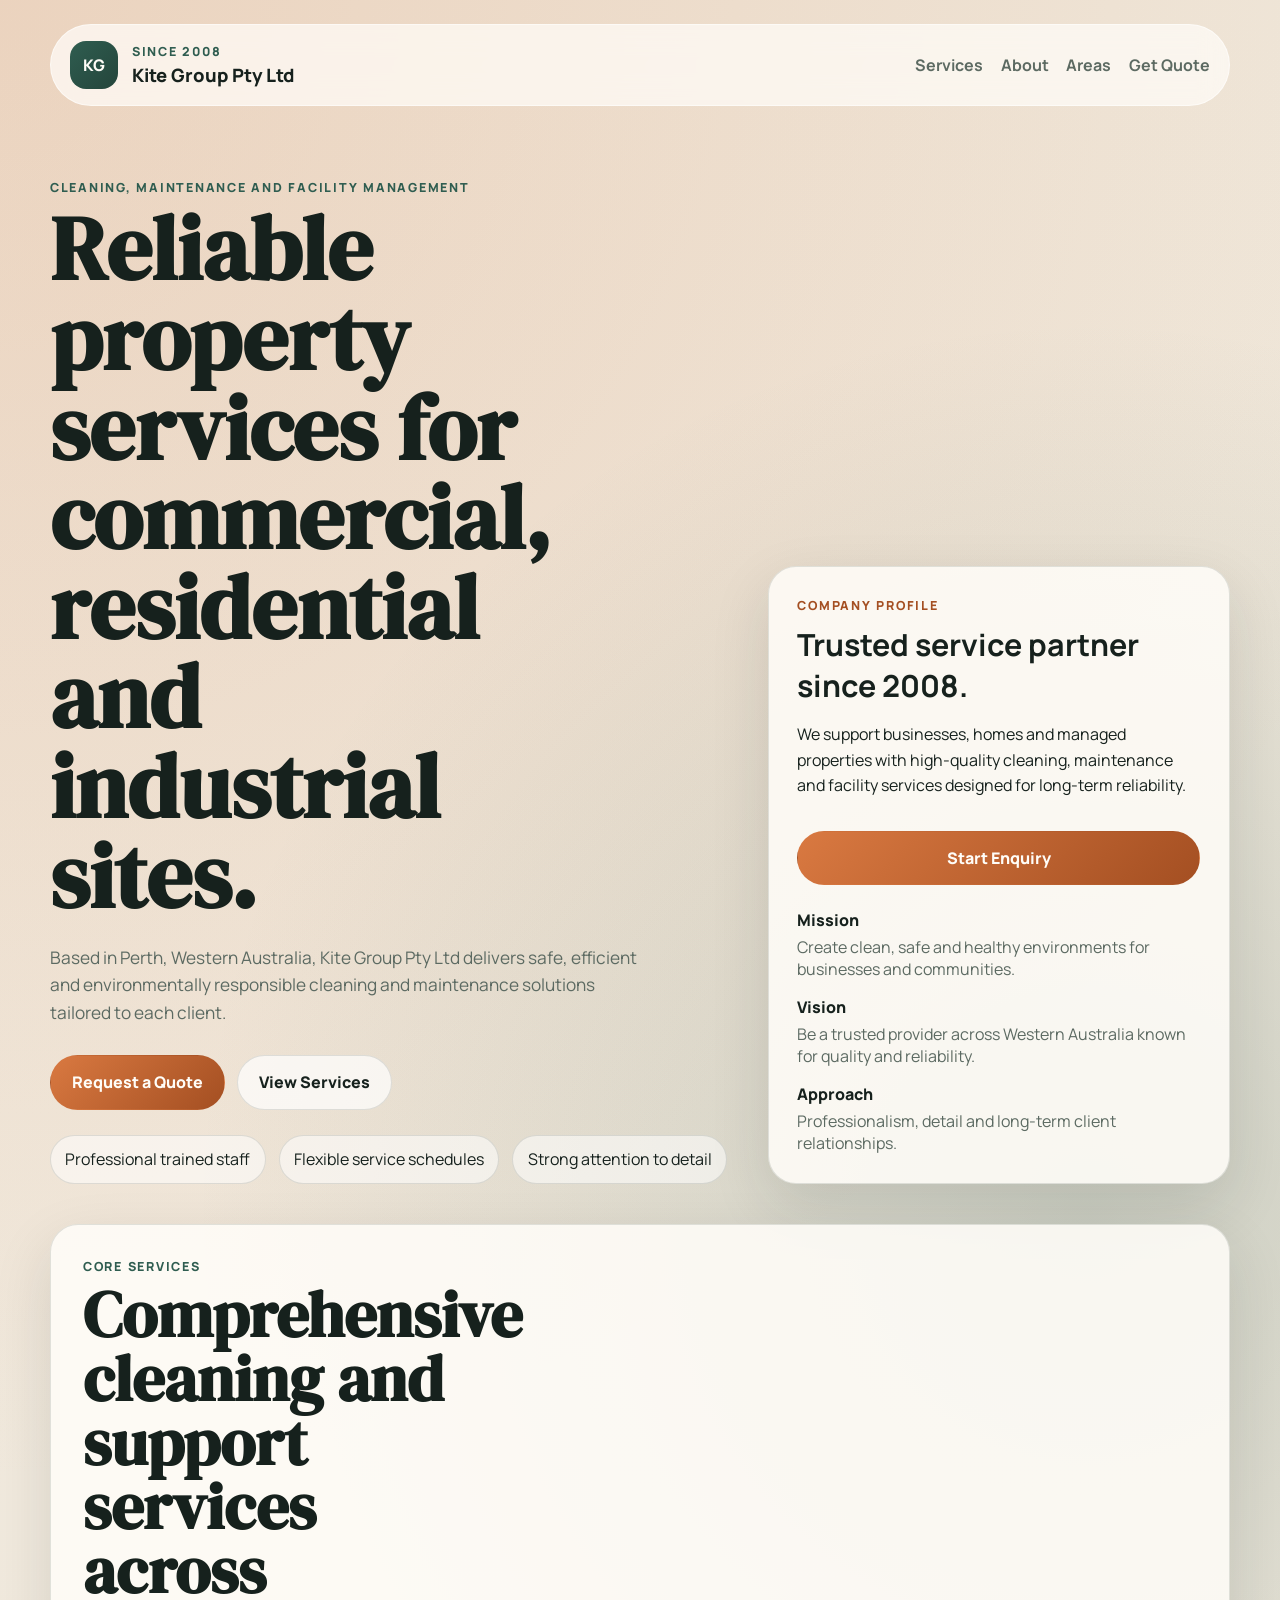
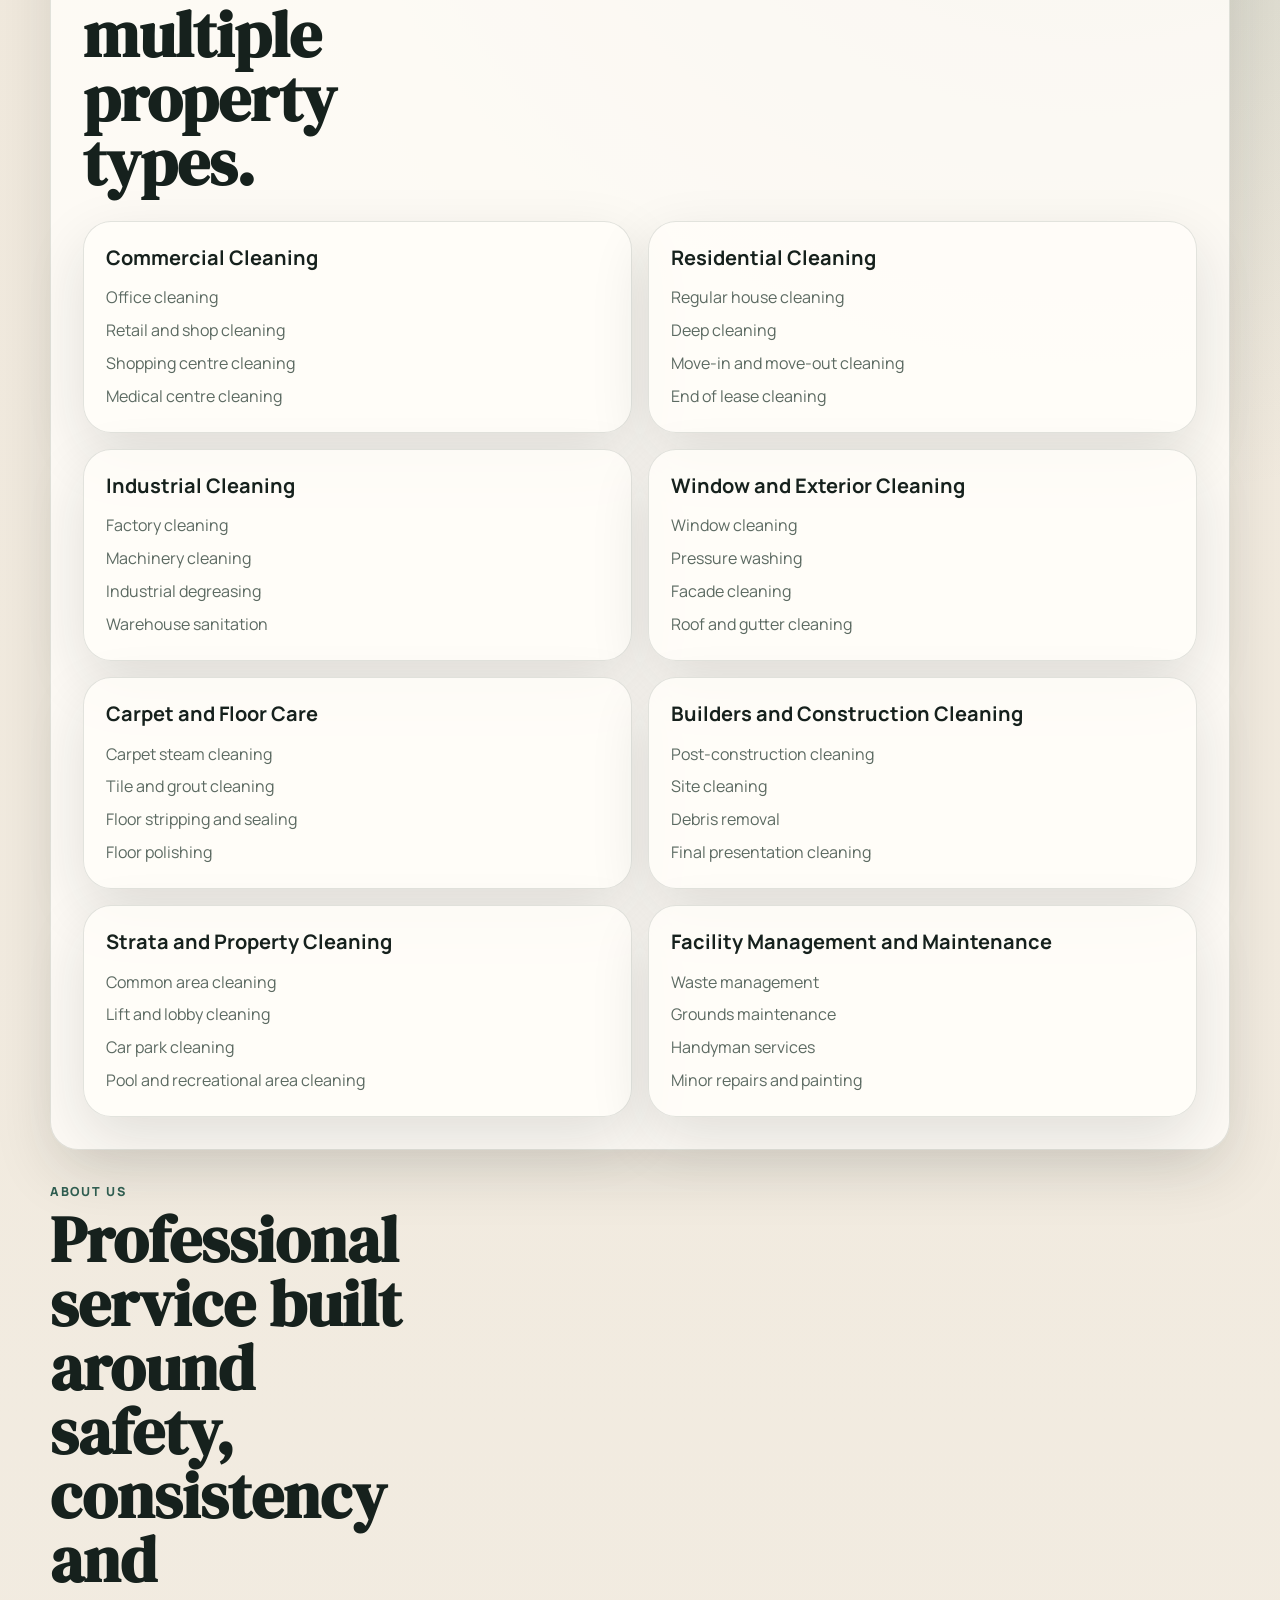
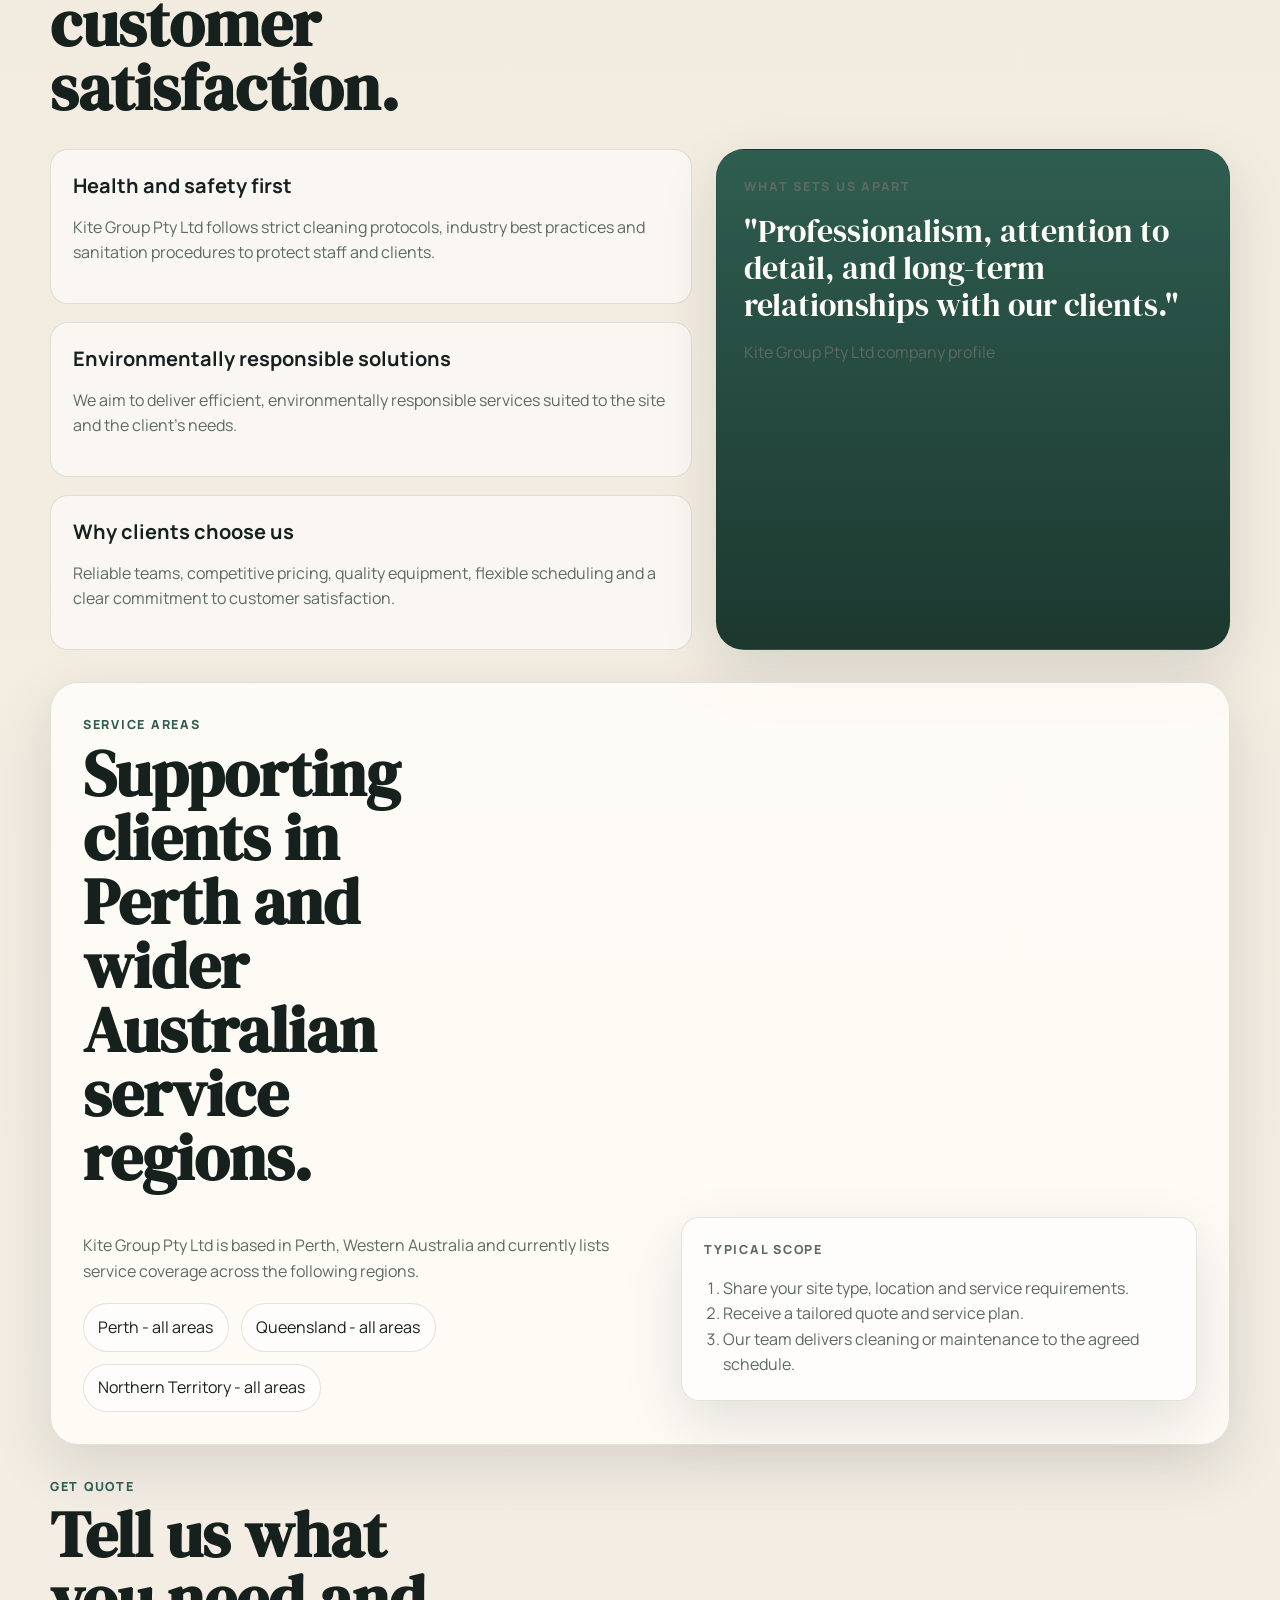
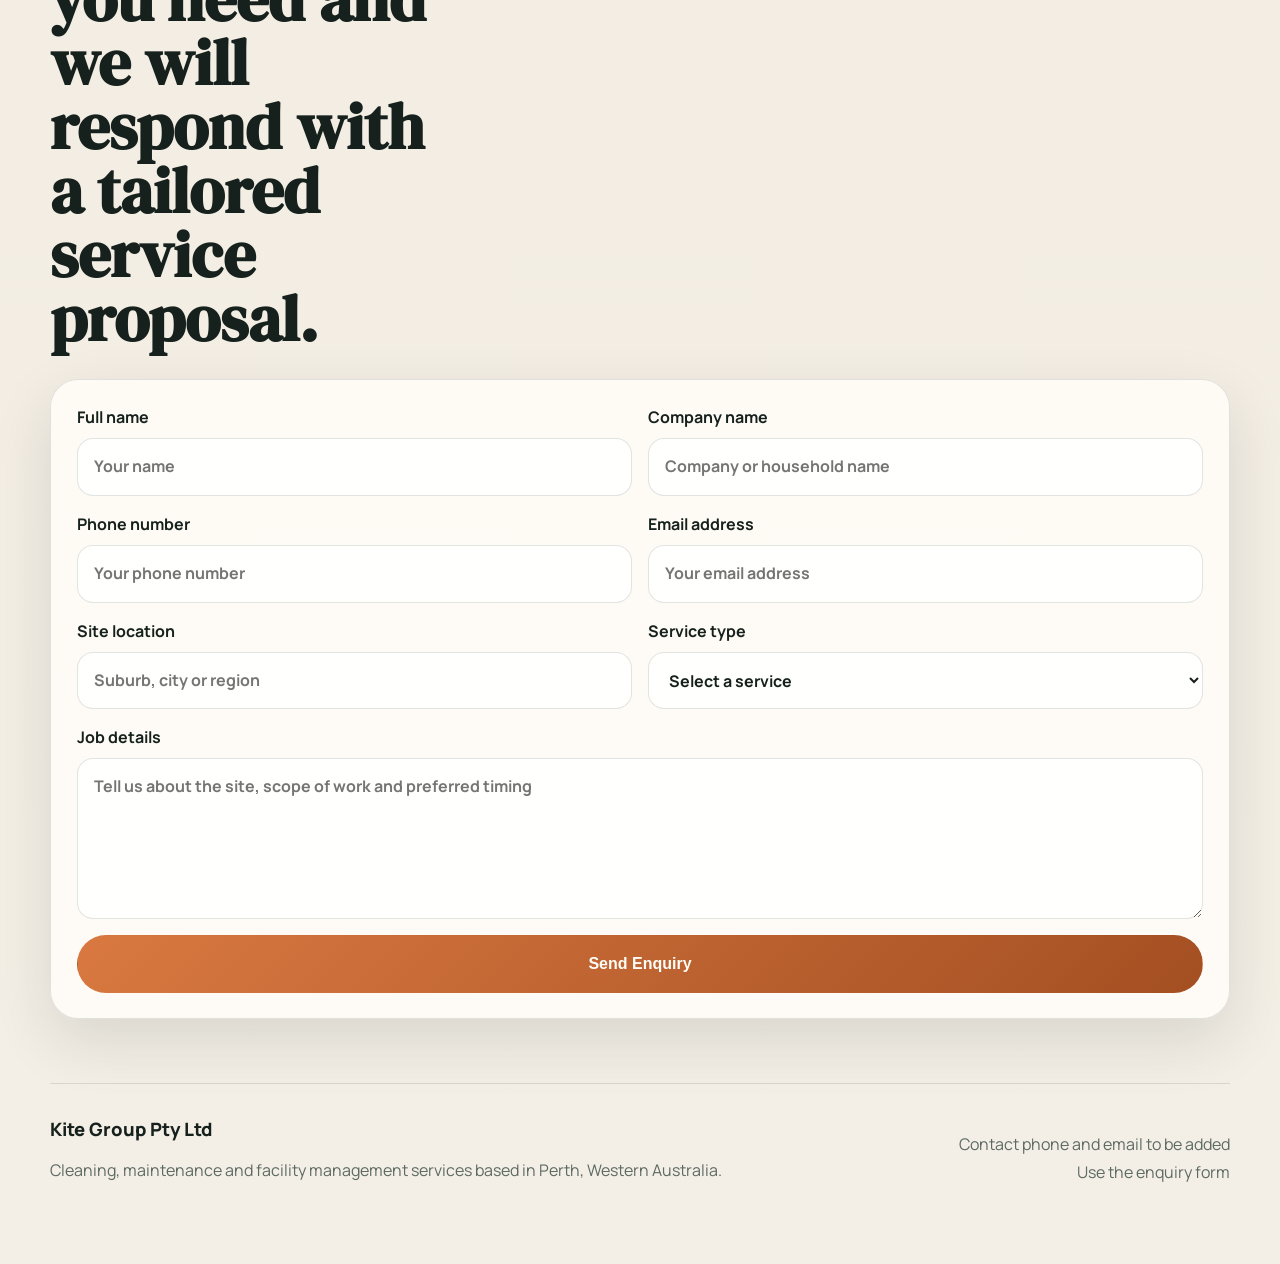
==== index.html @ 62181aa8 "Initial Kite Group website" ====
<!DOCTYPE html>
<html lang="en">
<head>
  <meta charset="UTF-8">
  <meta name="viewport" content="width=device-width, initial-scale=1.0">
  <title>Kite Group Pty Ltd | Cleaning, Maintenance and Facility Management</title>
  <meta
    name="description"
    content="Kite Group Pty Ltd provides commercial, residential and industrial cleaning, property maintenance and facility management services across Perth, Queensland and the Northern Territory."
  >
  <link rel="preconnect" href="https://fonts.googleapis.com">
  <link rel="preconnect" href="https://fonts.gstatic.com" crossorigin>
  <link
    href="https://fonts.googleapis.com/css2?family=DM+Serif+Display:ital@0;1&family=Manrope:wght@400;500;600;700;800&display=swap"
    rel="stylesheet"
  >
  <link rel="stylesheet" href="styles.css">
</head>
<body>
  <div class="page-shell">
    <header class="site-header">
      <div class="brand-lockup">
        <div class="brand-mark">KG</div>
        <div>
          <p class="eyebrow">Since 2008</p>
          <a class="brand-name" href="#top">Kite Group Pty Ltd</a>
        </div>
      </div>

      <nav class="site-nav" aria-label="Primary">
        <a href="#services">Services</a>
        <a href="#about">About</a>
        <a href="#areas">Areas</a>
        <a href="#quote">Get Quote</a>
      </nav>
    </header>

    <main id="top">
      <section class="hero">
        <div class="hero-copy reveal">
          <p class="eyebrow">Cleaning, maintenance and facility management</p>
          <h1>Reliable property services for commercial, residential and industrial sites.</h1>
          <p class="hero-text">
            Based in Perth, Western Australia, Kite Group Pty Ltd delivers safe, efficient and
            environmentally responsible cleaning and maintenance solutions tailored to each client.
          </p>

          <div class="hero-actions">
            <a class="button button-primary" href="#quote">Request a Quote</a>
            <a class="button button-secondary" href="#services">View Services</a>
          </div>

          <ul class="trust-strip" aria-label="Business highlights">
            <li>Professional trained staff</li>
            <li>Flexible service schedules</li>
            <li>Strong attention to detail</li>
          </ul>
        </div>

        <aside class="hero-card reveal delay-1">
          <p class="card-label">Company Profile</p>
          <h2>Trusted service partner since 2008.</h2>
          <p>
            We support businesses, homes and managed properties with high-quality cleaning,
            maintenance and facility services designed for long-term reliability.
          </p>
          <a class="button button-primary button-block" href="#quote">Start Enquiry</a>
          <dl class="metric-grid">
            <div>
              <dt>Mission</dt>
              <dd>Create clean, safe and healthy environments for businesses and communities.</dd>
            </div>
            <div>
              <dt>Vision</dt>
              <dd>Be a trusted provider across Western Australia known for quality and reliability.</dd>
            </div>
            <div>
              <dt>Approach</dt>
              <dd>Professionalism, detail and long-term client relationships.</dd>
            </div>
          </dl>
        </aside>
      </section>

      <section class="section section-soft reveal" id="services">
        <div class="section-heading">
          <p class="eyebrow">Core Services</p>
          <h2>Comprehensive cleaning and support services across multiple property types.</h2>
        </div>

        <div class="card-grid">
          <article class="service-card">
            <h3>Commercial Cleaning</h3>
            <ul class="service-list">
              <li>Office cleaning</li>
              <li>Retail and shop cleaning</li>
              <li>Shopping centre cleaning</li>
              <li>Medical centre cleaning</li>
            </ul>
          </article>
          <article class="service-card">
            <h3>Residential Cleaning</h3>
            <ul class="service-list">
              <li>Regular house cleaning</li>
              <li>Deep cleaning</li>
              <li>Move-in and move-out cleaning</li>
              <li>End of lease cleaning</li>
            </ul>
          </article>
          <article class="service-card">
            <h3>Industrial Cleaning</h3>
            <ul class="service-list">
              <li>Factory cleaning</li>
              <li>Machinery cleaning</li>
              <li>Industrial degreasing</li>
              <li>Warehouse sanitation</li>
            </ul>
          </article>
          <article class="service-card">
            <h3>Window and Exterior Cleaning</h3>
            <ul class="service-list">
              <li>Window cleaning</li>
              <li>Pressure washing</li>
              <li>Facade cleaning</li>
              <li>Roof and gutter cleaning</li>
            </ul>
          </article>
          <article class="service-card">
            <h3>Carpet and Floor Care</h3>
            <ul class="service-list">
              <li>Carpet steam cleaning</li>
              <li>Tile and grout cleaning</li>
              <li>Floor stripping and sealing</li>
              <li>Floor polishing</li>
            </ul>
          </article>
          <article class="service-card">
            <h3>Builders and Construction Cleaning</h3>
            <ul class="service-list">
              <li>Post-construction cleaning</li>
              <li>Site cleaning</li>
              <li>Debris removal</li>
              <li>Final presentation cleaning</li>
            </ul>
          </article>
          <article class="service-card">
            <h3>Strata and Property Cleaning</h3>
            <ul class="service-list">
              <li>Common area cleaning</li>
              <li>Lift and lobby cleaning</li>
              <li>Car park cleaning</li>
              <li>Pool and recreational area cleaning</li>
            </ul>
          </article>
          <article class="service-card">
            <h3>Facility Management and Maintenance</h3>
            <ul class="service-list">
              <li>Waste management</li>
              <li>Grounds maintenance</li>
              <li>Handyman services</li>
              <li>Minor repairs and painting</li>
            </ul>
          </article>
        </div>
      </section>

      <section class="section reveal" id="about">
        <div class="section-heading narrow">
          <p class="eyebrow">About Us</p>
          <h2>Professional service built around safety, consistency and customer satisfaction.</h2>
        </div>

        <div class="feature-layout">
          <div class="feature-list">
            <article>
              <h3>Health and safety first</h3>
              <p>
                Kite Group Pty Ltd follows strict cleaning protocols, industry best practices and
                sanitation procedures to protect staff and clients.
              </p>
            </article>
            <article>
              <h3>Environmentally responsible solutions</h3>
              <p>
                We aim to deliver efficient, environmentally responsible services suited to the site
                and the client's needs.
              </p>
            </article>
            <article>
              <h3>Why clients choose us</h3>
              <p>
                Reliable teams, competitive pricing, quality equipment, flexible scheduling and a
                clear commitment to customer satisfaction.
              </p>
            </article>
          </div>

          <div class="testimonial-panel">
            <p class="card-label">What sets us apart</p>
            <blockquote>
              "Professionalism, attention to detail, and long-term relationships with our clients."
            </blockquote>
            <p class="testimonial-name">Kite Group Pty Ltd company profile</p>
          </div>
        </div>
      </section>

      <section class="section section-accent reveal" id="areas">
        <div class="section-heading">
          <p class="eyebrow">Service Areas</p>
          <h2>Supporting clients in Perth and wider Australian service regions.</h2>
        </div>

        <div class="areas-layout">
          <div>
            <p>
              Kite Group Pty Ltd is based in Perth, Western Australia and currently lists service
              coverage across the following regions.
            </p>
            <ul class="area-list">
              <li>Perth - all areas</li>
              <li>Queensland - all areas</li>
              <li>Northern Territory - all areas</li>
            </ul>
          </div>

          <div class="process-card">
            <p class="card-label">Typical scope</p>
            <ol>
              <li>Share your site type, location and service requirements.</li>
              <li>Receive a tailored quote and service plan.</li>
              <li>Our team delivers cleaning or maintenance to the agreed schedule.</li>
            </ol>
          </div>
        </div>
      </section>

      <section class="section reveal" id="quote">
        <div class="section-heading narrow">
          <p class="eyebrow">Get Quote</p>
          <h2>Tell us what you need and we will respond with a tailored service proposal.</h2>
        </div>

        <form
          class="quote-form"
          name="quote"
          method="POST"
          action="/thank-you.html"
          data-netlify="true"
          netlify-honeypot="bot-field"
        >
          <input type="hidden" name="form-name" value="quote">
          <p class="hidden-field">
            <label>Do not fill this out if you are human: <input name="bot-field"></label>
          </p>

          <label>
            Full name
            <input type="text" name="name" placeholder="Your name" required>
          </label>

          <label>
            Company name
            <input type="text" name="company" placeholder="Company or household name">
          </label>

          <label>
            Phone number
            <input type="tel" name="phone" placeholder="Your phone number" required>
          </label>

          <label>
            Email address
            <input type="email" name="email" placeholder="Your email address" required>
          </label>

          <label>
            Site location
            <input type="text" name="location" placeholder="Suburb, city or region" required>
          </label>

          <label>
            Service type
            <select name="service" required>
              <option value="">Select a service</option>
              <option>Commercial cleaning</option>
              <option>Residential cleaning</option>
              <option>Industrial cleaning</option>
              <option>Window and exterior cleaning</option>
              <option>Carpet and floor care</option>
              <option>Builders and construction cleaning</option>
              <option>Strata and property cleaning</option>
              <option>Facility management</option>
              <option>Property maintenance</option>
            </select>
          </label>

          <label>
            Job details
            <textarea
              name="details"
              rows="5"
              placeholder="Tell us about the site, scope of work and preferred timing"
              required
            ></textarea>
          </label>

          <button class="button button-primary" type="submit">Send Enquiry</button>
        </form>
      </section>
    </main>

    <footer class="site-footer">
      <div>
        <a class="brand-name" href="#top">Kite Group Pty Ltd</a>
        <p>Cleaning, maintenance and facility management services based in Perth, Western Australia.</p>
      </div>

      <div class="footer-links">
        <span>Contact phone and email to be added</span>
        <a href="#quote">Use the enquiry form</a>
      </div>
    </footer>
  </div>

  <script src="script.js"></script>
</body>
</html>
---- styles.css ----
:root {
  --bg: #f4efe6;
  --paper: #fffdf8;
  --ink: #16211d;
  --muted: #5c6a62;
  --line: rgba(22, 33, 29, 0.12);
  --accent: #d97941;
  --accent-dark: #a44f22;
  --leaf: #2f5d50;
  --shadow: 0 22px 60px rgba(27, 33, 31, 0.12);
  --radius-lg: 28px;
  --radius-md: 18px;
  --container: 1180px;
}

* {
  box-sizing: border-box;
}

html {
  scroll-behavior: smooth;
}

body {
  margin: 0;
  font-family: "Manrope", sans-serif;
  color: var(--ink);
  background:
    radial-gradient(circle at top left, rgba(217, 121, 65, 0.18), transparent 24%),
    radial-gradient(circle at 85% 20%, rgba(47, 93, 80, 0.18), transparent 18%),
    linear-gradient(180deg, #efe7da 0%, var(--bg) 100%);
}

a {
  color: inherit;
  text-decoration: none;
}

p,
li,
label,
input,
select,
textarea,
button {
  font-size: 1rem;
  line-height: 1.6;
}

.page-shell {
  width: min(calc(100% - 2rem), var(--container));
  margin: 0 auto;
  padding: 1rem 0 3rem;
}

.site-header,
.site-footer {
  display: flex;
  justify-content: space-between;
  align-items: center;
  gap: 1rem;
}

.site-header {
  position: sticky;
  top: 0;
  z-index: 10;
  margin-top: 0.5rem;
  padding: 1rem 1.2rem;
  border: 1px solid rgba(255, 255, 255, 0.55);
  border-radius: 999px;
  background: rgba(255, 253, 248, 0.72);
  backdrop-filter: blur(14px);
}

.brand-lockup {
  display: flex;
  align-items: center;
  gap: 0.85rem;
}

.brand-mark {
  display: grid;
  place-items: center;
  width: 48px;
  height: 48px;
  border-radius: 16px;
  font-weight: 800;
  color: var(--paper);
  background: linear-gradient(135deg, var(--leaf), #24453b);
}

.brand-name {
  font-size: 1.15rem;
  font-weight: 800;
}

.eyebrow,
.card-label {
  margin: 0;
  font-size: 0.78rem;
  font-weight: 800;
  letter-spacing: 0.14em;
  text-transform: uppercase;
}

.eyebrow {
  color: var(--leaf);
}

.card-label {
  color: var(--accent-dark);
}

.site-nav {
  display: flex;
  gap: 1.1rem;
  font-weight: 700;
}

.site-nav a {
  color: var(--muted);
}

.hero,
.feature-layout,
.areas-layout {
  display: grid;
  gap: 1.5rem;
}

.hero {
  grid-template-columns: 1.2fr 0.8fr;
  align-items: stretch;
  padding: 4.5rem 0 2.5rem;
}

.hero-copy h1,
.section-heading h2 {
  margin: 0.4rem 0 0;
  font-family: "DM Serif Display", serif;
  line-height: 1;
}

.hero-copy h1 {
  max-width: 12ch;
  font-size: clamp(3.4rem, 7vw, 6.2rem);
}

.hero-text {
  max-width: 38rem;
  margin: 1.4rem 0 0;
  color: var(--muted);
  font-size: 1.08rem;
}

.hero-card,
.service-card,
.testimonial-panel,
.process-card,
.quote-form,
.section-soft,
.section-accent {
  border: 1px solid var(--line);
  border-radius: var(--radius-lg);
  background: rgba(255, 253, 248, 0.86);
  box-shadow: var(--shadow);
}

.hero-card {
  padding: 1.8rem;
  align-self: end;
}

.hero-card h2 {
  margin: 0.5rem 0;
  font-size: 1.9rem;
}

.hero-actions {
  display: flex;
  flex-wrap: wrap;
  gap: 0.8rem;
  margin-top: 1.8rem;
}

.button {
  display: inline-flex;
  align-items: center;
  justify-content: center;
  padding: 0.95rem 1.3rem;
  border: 1px solid transparent;
  border-radius: 999px;
  font-weight: 800;
  transition: transform 180ms ease, background-color 180ms ease, color 180ms ease;
}

.button:hover {
  transform: translateY(-1px);
}

.button-primary {
  color: var(--paper);
  background: linear-gradient(135deg, var(--accent), var(--accent-dark));
}

.button-secondary {
  border-color: var(--line);
  background: rgba(255, 255, 255, 0.7);
}

.button-block {
  width: 100%;
  margin-top: 1rem;
}

.trust-strip,
.area-list,
.metric-grid,
.feature-list,
.footer-links,
.service-list {
  padding: 0;
  margin: 0;
  list-style: none;
}

.trust-strip {
  display: flex;
  flex-wrap: wrap;
  gap: 0.8rem;
  margin-top: 1.6rem;
}

.trust-strip li,
.area-list li {
  padding: 0.65rem 0.9rem;
  border: 1px solid var(--line);
  border-radius: 999px;
  background: rgba(255, 255, 255, 0.55);
}

.metric-grid {
  display: grid;
  gap: 1rem;
  margin-top: 1.5rem;
}

.metric-grid dt {
  font-weight: 800;
}

.metric-grid dd {
  margin: 0.3rem 0 0;
  color: var(--muted);
}

.section {
  padding: 2rem 0;
}

.section-soft,
.section-accent {
  padding: 2rem;
}

.section-heading h2 {
  max-width: 13ch;
  font-size: clamp(2.4rem, 5vw, 4rem);
}

.section-heading.narrow h2 {
  max-width: 12ch;
}

.card-grid {
  display: grid;
  grid-template-columns: repeat(2, minmax(0, 1fr));
  gap: 1rem;
  margin-top: 1.6rem;
}

.service-card {
  padding: 1.4rem;
}

.service-card h3,
.feature-list h3 {
  margin: 0 0 0.4rem;
  font-size: 1.25rem;
}

.service-list {
  display: grid;
  gap: 0.45rem;
  margin-top: 0.9rem;
}

.service-list li {
  color: var(--muted);
}

.service-card p,
.feature-list p,
.testimonial-panel p,
.process-card li,
.areas-layout p {
  color: var(--muted);
}

.feature-layout {
  grid-template-columns: 1fr 0.8fr;
  margin-top: 1.8rem;
}

.feature-list {
  display: grid;
  gap: 1.1rem;
}

.feature-list article,
.process-card {
  padding: 1.35rem 1.4rem;
  border: 1px solid var(--line);
  border-radius: var(--radius-md);
  background: rgba(255, 255, 255, 0.6);
}

.testimonial-panel {
  padding: 1.7rem;
  background:
    linear-gradient(180deg, rgba(47, 93, 80, 0.95), rgba(27, 54, 46, 0.96)),
    var(--leaf);
  color: var(--paper);
}

.testimonial-panel blockquote {
  margin: 1rem 0;
  font-family: "DM Serif Display", serif;
  font-size: 2rem;
  line-height: 1.15;
}

.testimonial-name {
  color: rgba(255, 253, 248, 0.72);
}

.areas-layout {
  grid-template-columns: 1fr 0.9fr;
  align-items: start;
  margin-top: 1.7rem;
}

.area-list {
  display: flex;
  flex-wrap: wrap;
  gap: 0.75rem;
  margin-top: 1.2rem;
}

.process-card ol {
  margin: 1rem 0 0;
  padding-left: 1.2rem;
}

.quote-form {
  display: grid;
  grid-template-columns: repeat(2, minmax(0, 1fr));
  gap: 1rem;
  margin-top: 1.7rem;
  padding: 1.6rem;
}

.quote-form label:last-of-type,
.quote-form button {
  grid-column: 1 / -1;
}

.quote-form label {
  display: grid;
  gap: 0.45rem;
  font-weight: 700;
}

.quote-form input,
.quote-form select,
.quote-form textarea {
  width: 100%;
  padding: 0.95rem 1rem;
  border: 1px solid var(--line);
  border-radius: 16px;
  background: rgba(255, 255, 255, 0.88);
  font: inherit;
  color: var(--ink);
}

.quote-form textarea {
  resize: vertical;
}

.hidden-field {
  position: absolute;
  left: -9999px;
}

.site-footer {
  margin-top: 2rem;
  padding: 2rem 0 1rem;
  border-top: 1px solid var(--line);
}

.site-footer p,
.footer-links a,
.footer-links span {
  color: var(--muted);
}

.footer-links {
  display: grid;
  gap: 0.4rem;
  text-align: right;
}

.reveal {
  opacity: 0;
  transform: translateY(24px);
  transition: opacity 600ms ease, transform 600ms ease;
}

.reveal.delay-1 {
  transition-delay: 120ms;
}

.reveal.visible {
  opacity: 1;
  transform: translateY(0);
}

@media (max-width: 960px) {
  .site-header,
  .site-footer,
  .hero,
  .feature-layout,
  .areas-layout,
  .quote-form,
  .card-grid {
    grid-template-columns: 1fr;
  }

  .site-header,
  .site-footer {
    flex-direction: column;
    align-items: flex-start;
    border-radius: 28px;
  }

  .footer-links {
    text-align: left;
  }

  .quote-form label,
  .quote-form button {
    grid-column: auto;
  }
}

@media (max-width: 720px) {
  .page-shell {
    width: min(calc(100% - 1rem), var(--container));
  }

  .site-nav {
    flex-wrap: wrap;
  }

  .hero {
    padding-top: 3rem;
  }

  .hero-copy h1 {
    max-width: none;
  }

  .hero-card,
  .section-soft,
  .section-accent,
  .quote-form {
    border-radius: 22px;
  }
}
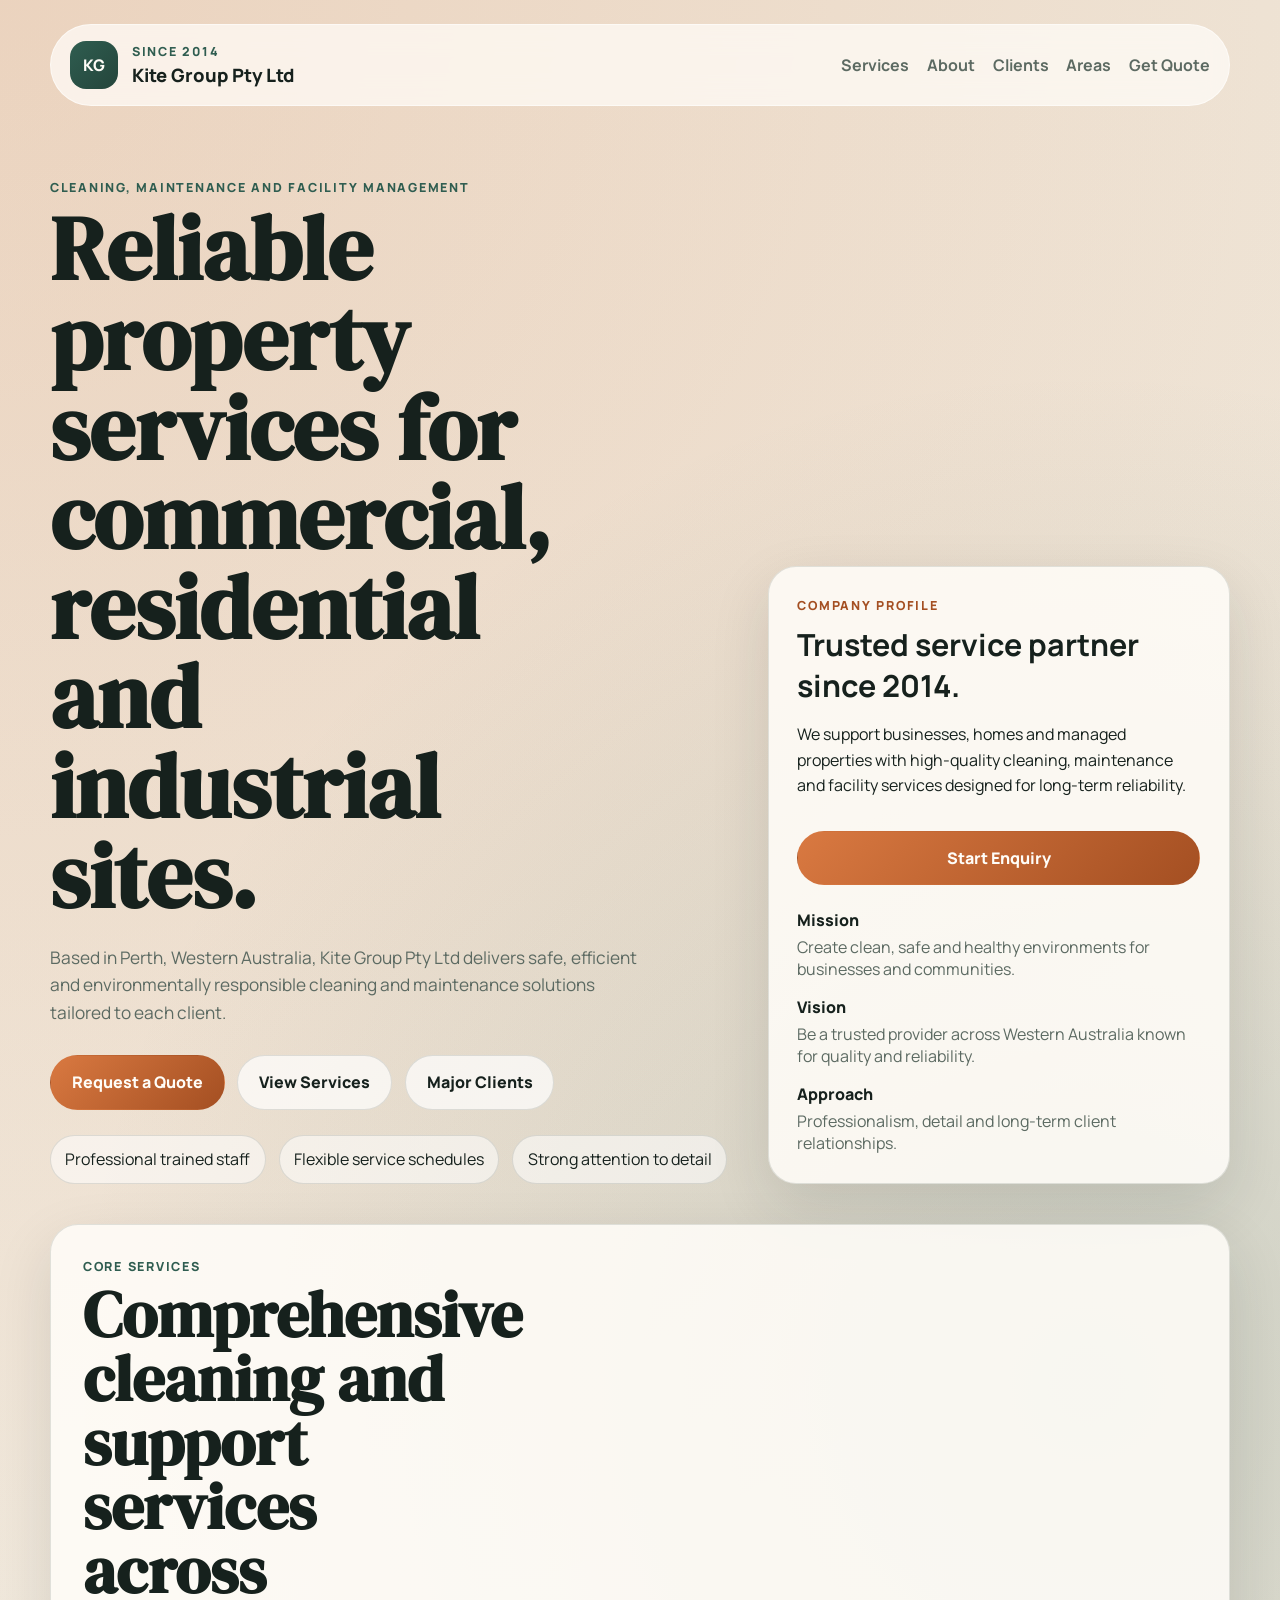
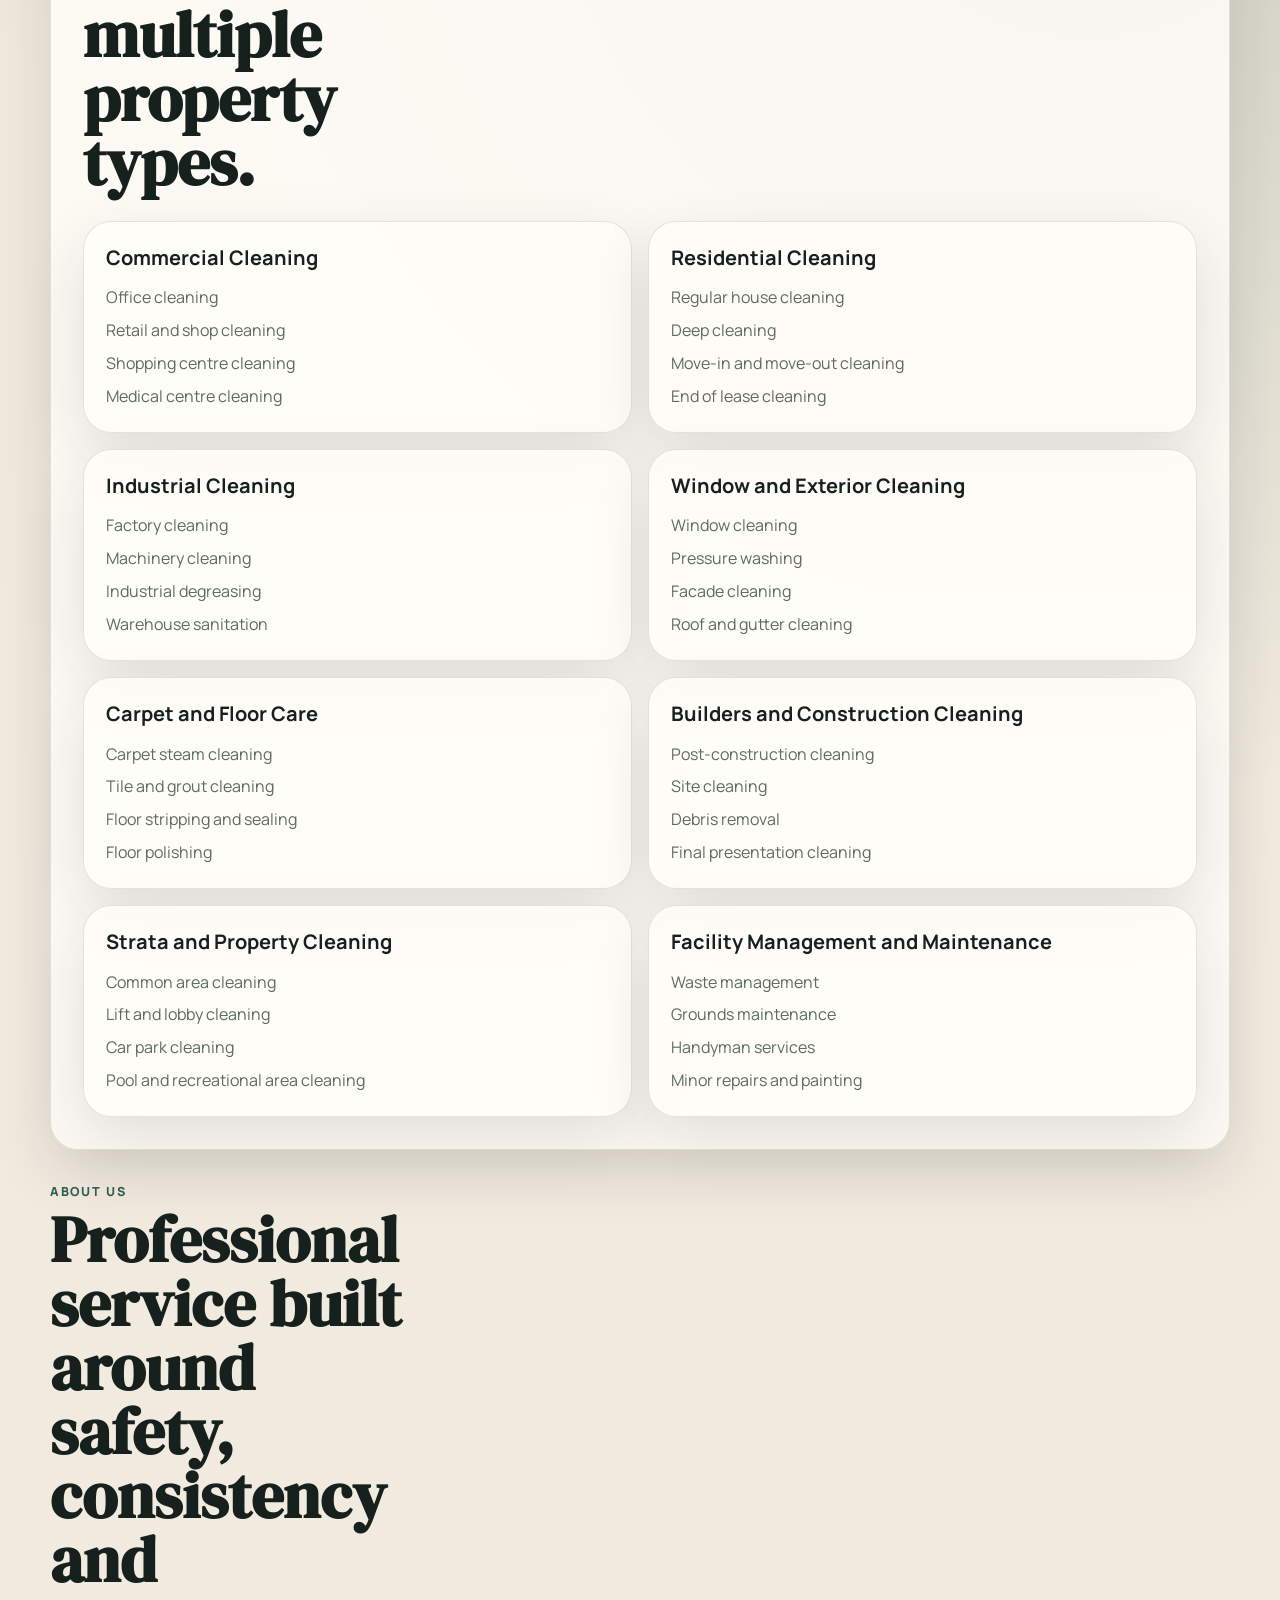
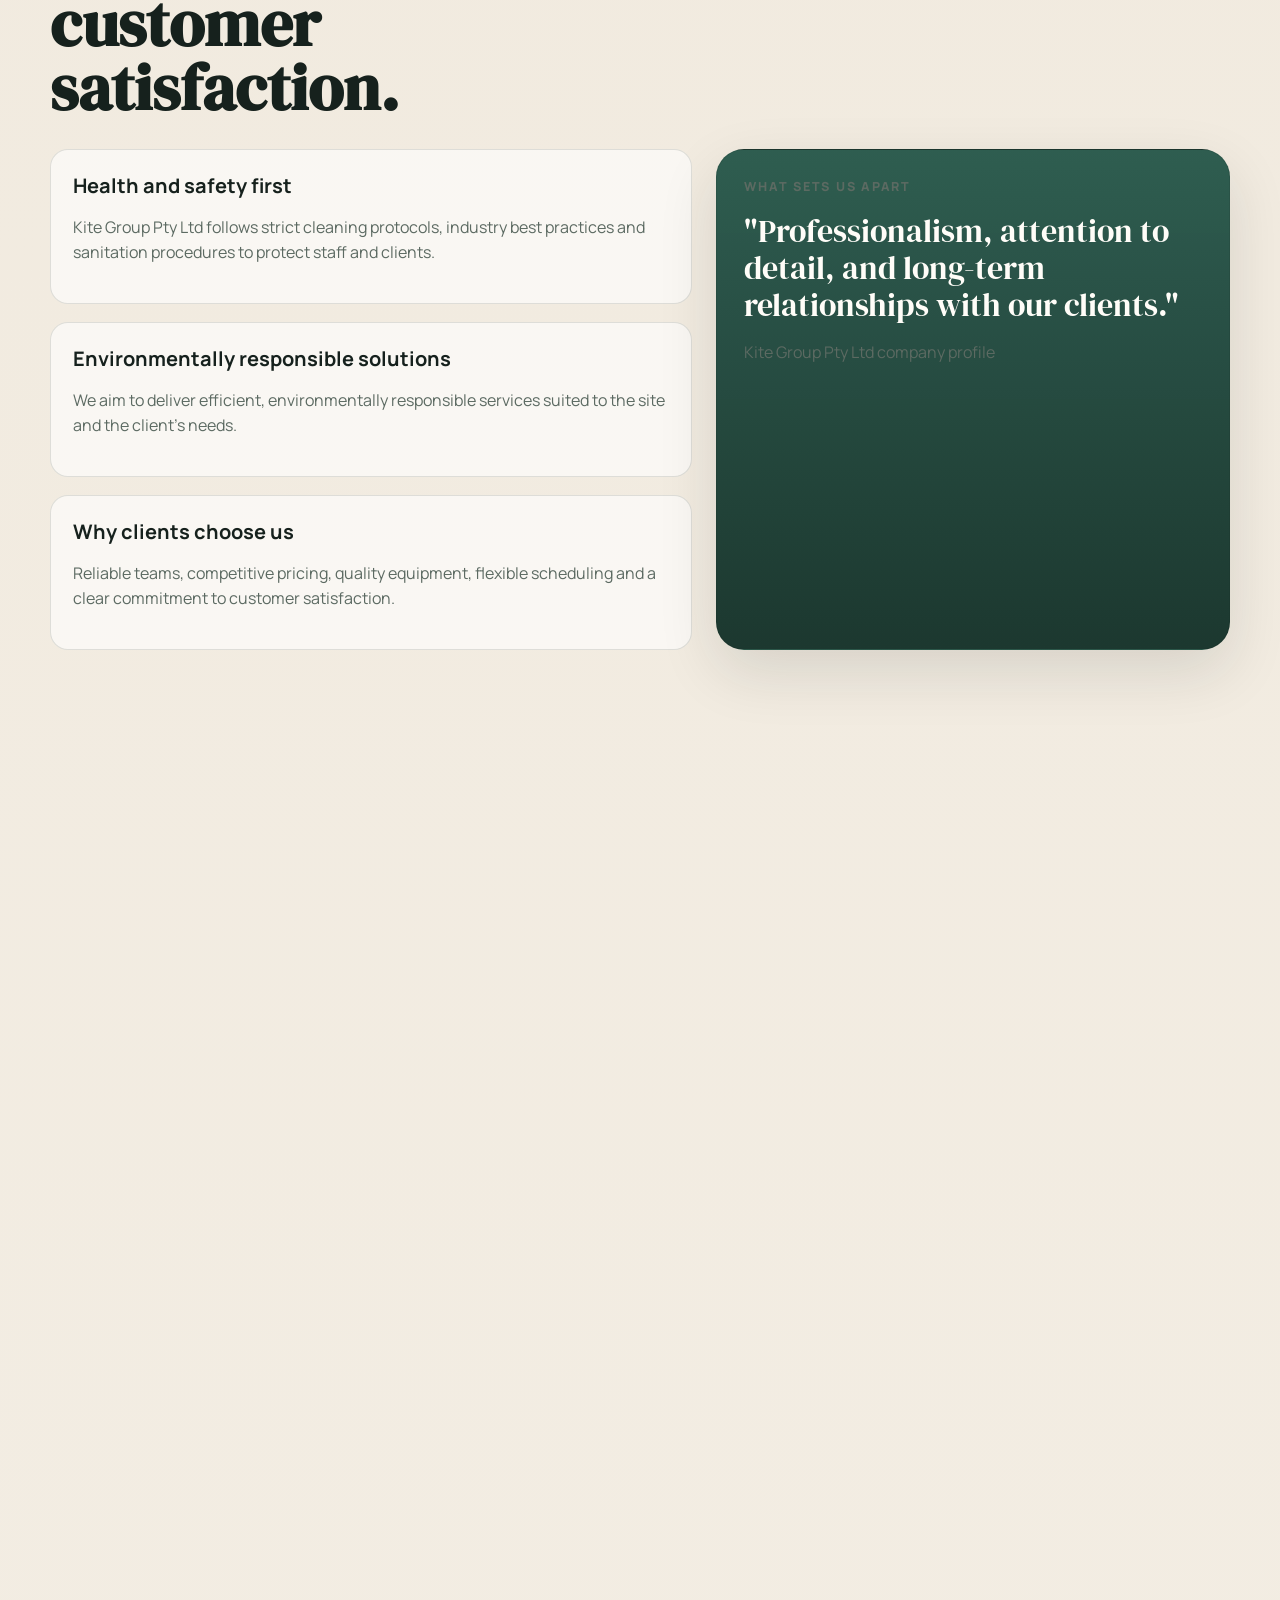
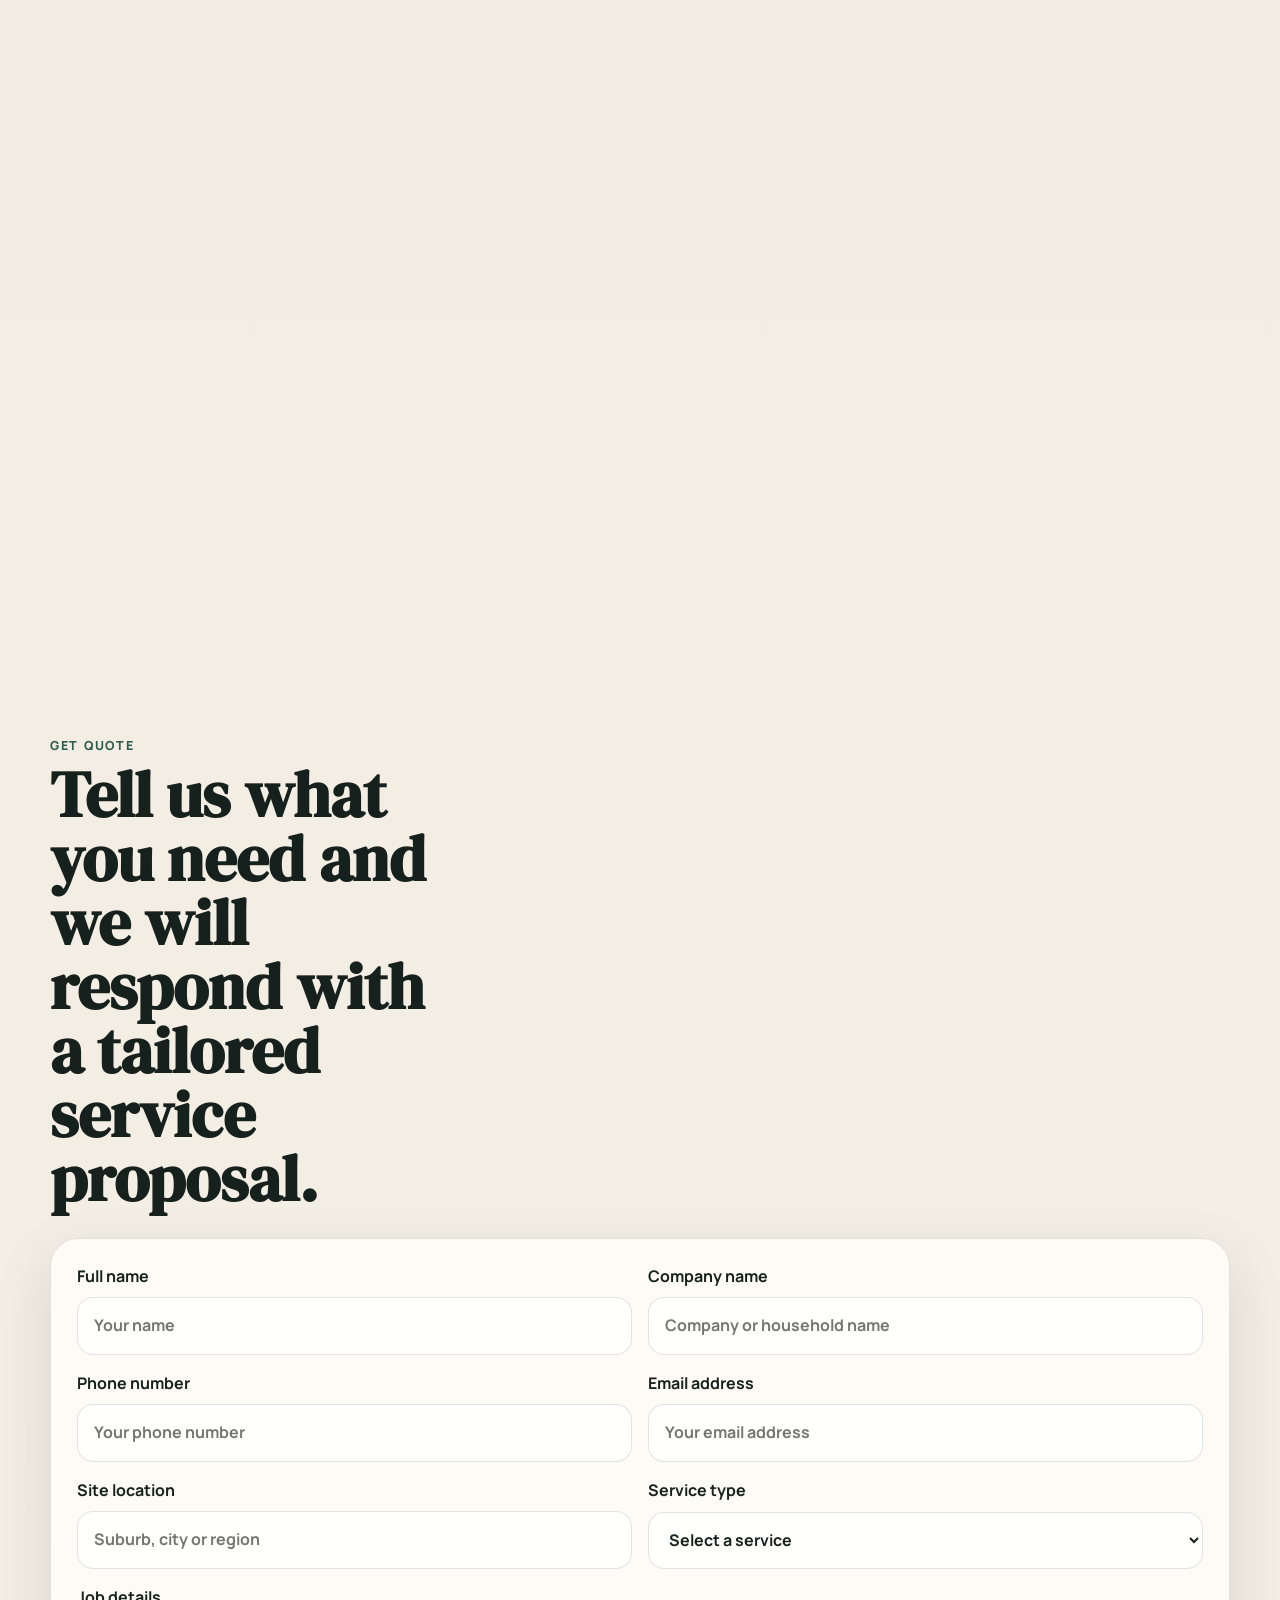
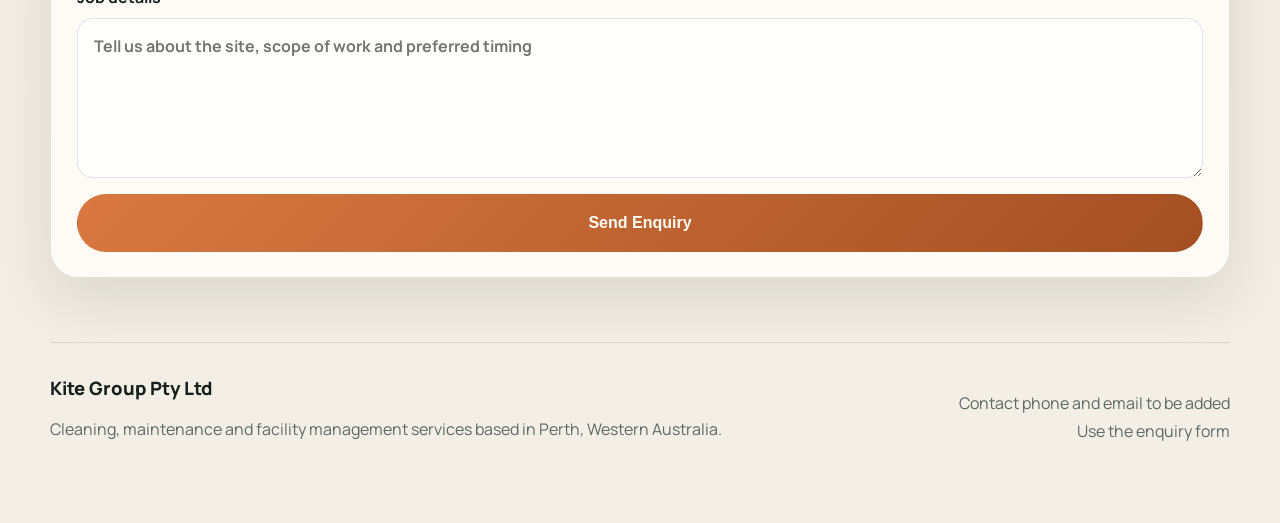
==== commit 73ae3e66: "Update company start year and add clients page" ====
--- a/index.html
+++ b/index.html
@@ -22,7 +22,7 @@
       <div class="brand-lockup">
         <div class="brand-mark">KG</div>
         <div>
-          <p class="eyebrow">Since 2008</p>
+          <p class="eyebrow">Since 2014</p>
           <a class="brand-name" href="#top">Kite Group Pty Ltd</a>
         </div>
       </div>
@@ -30,6 +30,7 @@
       <nav class="site-nav" aria-label="Primary">
         <a href="#services">Services</a>
         <a href="#about">About</a>
+        <a href="/clients.html">Clients</a>
         <a href="#areas">Areas</a>
         <a href="#quote">Get Quote</a>
       </nav>
@@ -48,6 +49,7 @@
           <div class="hero-actions">
             <a class="button button-primary" href="#quote">Request a Quote</a>
             <a class="button button-secondary" href="#services">View Services</a>
+            <a class="button button-secondary" href="/clients.html">Major Clients</a>
           </div>
 
           <ul class="trust-strip" aria-label="Business highlights">
@@ -59,7 +61,7 @@
 
         <aside class="hero-card reveal delay-1">
           <p class="card-label">Company Profile</p>
-          <h2>Trusted service partner since 2008.</h2>
+          <h2>Trusted service partner since 2014.</h2>
           <p>
             We support businesses, homes and managed properties with high-quality cleaning,
             maintenance and facility services designed for long-term reliability.
@@ -205,6 +207,38 @@
         </div>
       </section>
 
+      <section class="section reveal" id="clients-preview">
+        <div class="section-heading narrow">
+          <p class="eyebrow">Major Clients</p>
+          <h2>Trusted by nationally recognised brands, councils and community organisations.</h2>
+        </div>
+
+        <div class="card-grid">
+          <article class="service-card">
+            <h3>Logistics and transport</h3>
+            <ul class="service-list">
+              <li>FedEx</li>
+              <li>DHL</li>
+              <li>Hertz</li>
+              <li>Aurizon</li>
+            </ul>
+          </article>
+          <article class="service-card">
+            <h3>Banking and institutions</h3>
+            <ul class="service-list">
+              <li>Commonwealth Bank</li>
+              <li>ANZ</li>
+              <li>Westpac</li>
+              <li>NAB</li>
+            </ul>
+          </article>
+        </div>
+
+        <div class="hero-actions">
+          <a class="button button-primary" href="/clients.html">View Full Client List</a>
+        </div>
+      </section>
+
       <section class="section section-accent reveal" id="areas">
         <div class="section-heading">
           <p class="eyebrow">Service Areas</p>
--- a/styles.css
+++ b/styles.css
@@ -156,6 +156,7 @@
 
 .hero-card,
 .service-card,
+.client-card,
 .testimonial-panel,
 .process-card,
 .quote-form,
@@ -280,11 +281,27 @@
   margin-top: 1.6rem;
 }
 
+.clients-grid {
+  display: grid;
+  grid-template-columns: repeat(3, minmax(0, 1fr));
+  gap: 1rem;
+  margin-top: 1.6rem;
+}
+
 .service-card {
   padding: 1.4rem;
 }
 
+.client-card {
+  padding: 1.4rem;
+  border: 1px solid var(--line);
+  border-radius: var(--radius-lg);
+  background: rgba(255, 255, 255, 0.72);
+  box-shadow: var(--shadow);
+}
+
 .service-card h3,
+.client-card h3,
 .feature-list h3 {
   margin: 0 0 0.4rem;
   font-size: 1.25rem;
@@ -443,7 +460,8 @@
   .feature-layout,
   .areas-layout,
   .quote-form,
-  .card-grid {
+  .card-grid,
+  .clients-grid {
     grid-template-columns: 1fr;
   }
 
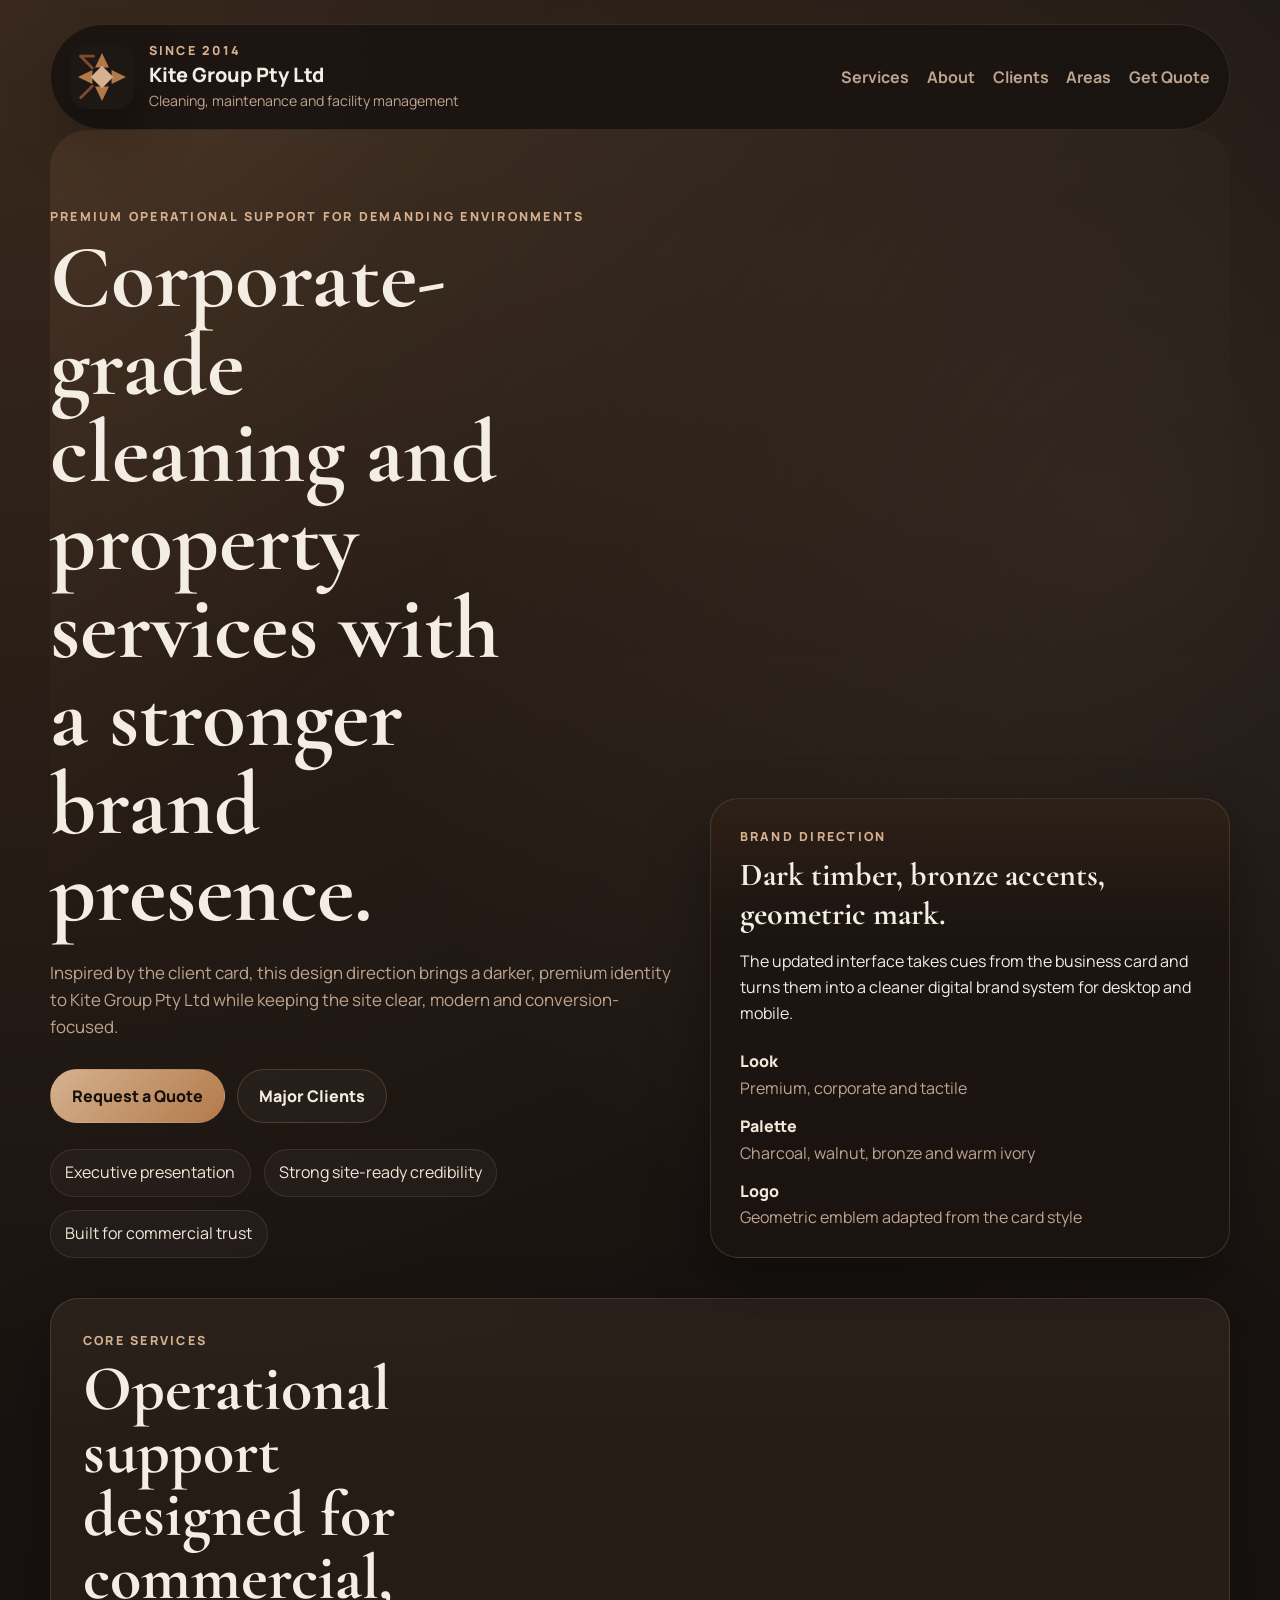
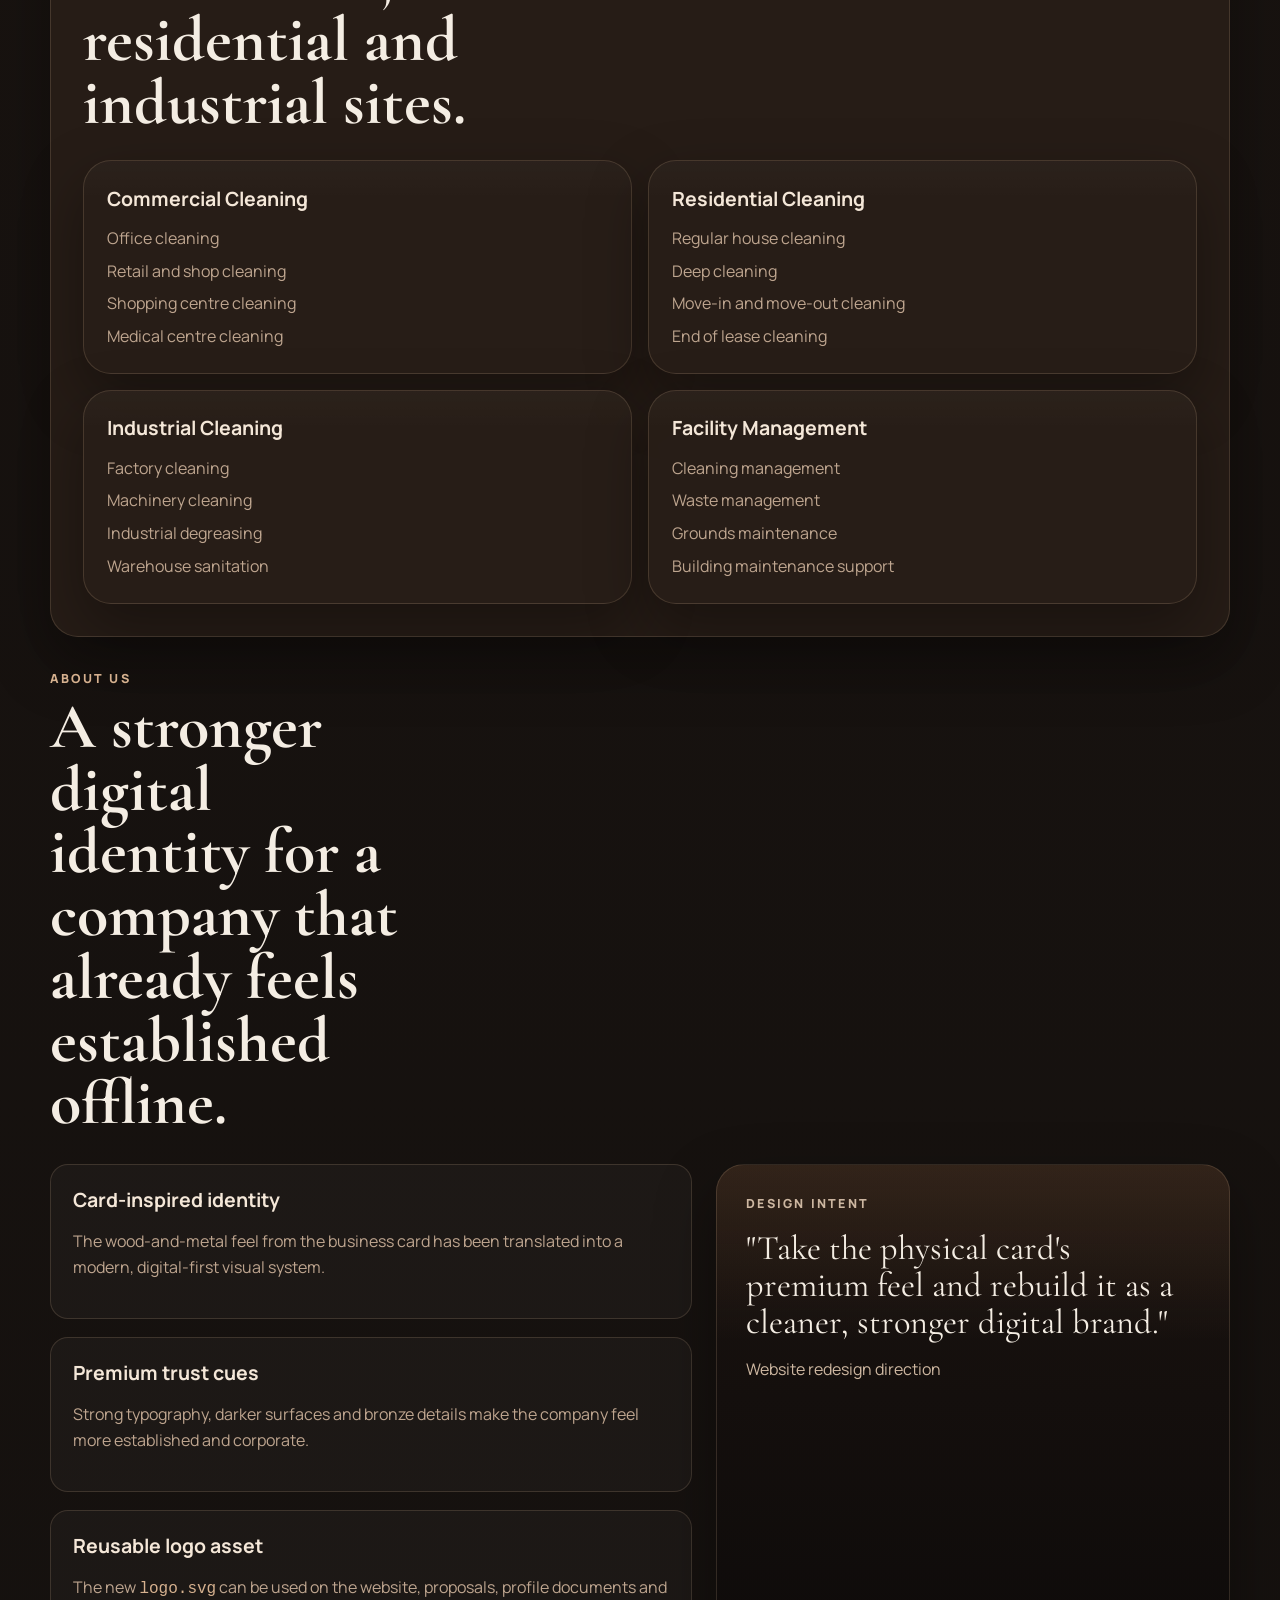
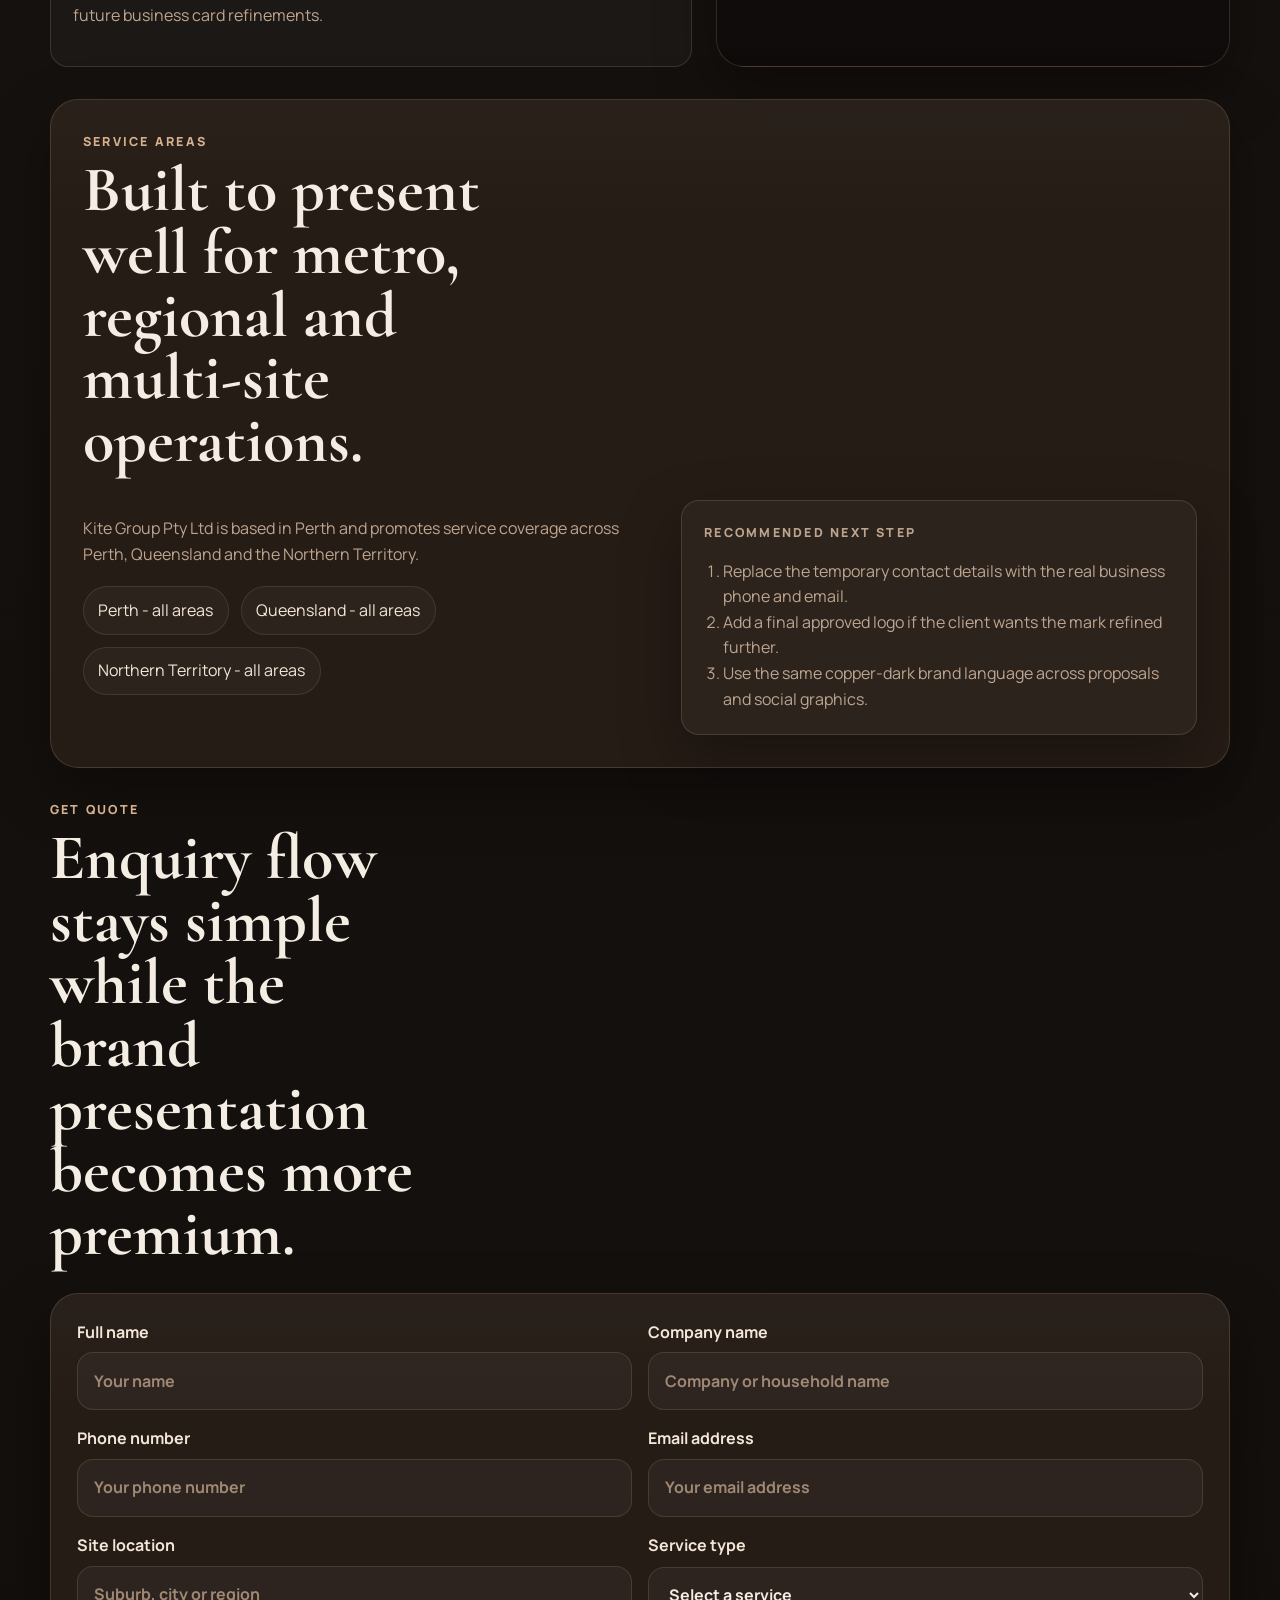
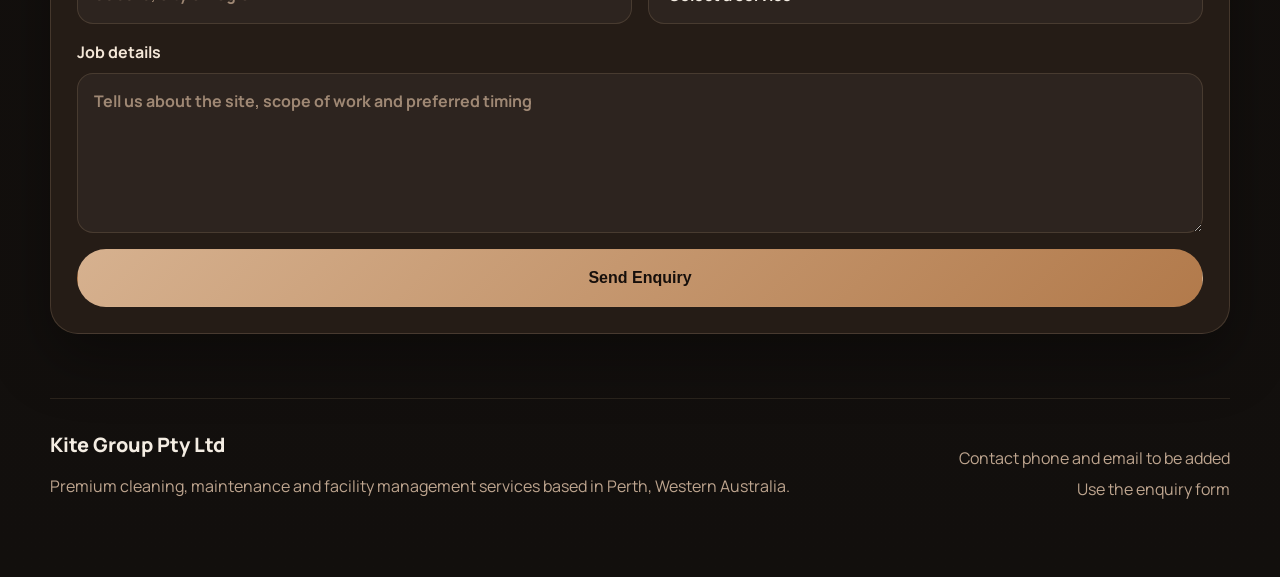
==== commit 5abcf125: "Redesign site with business-card-inspired branding" ====
--- a/index.html
+++ b/index.html
@@ -3,15 +3,15 @@
 <head>
   <meta charset="UTF-8">
   <meta name="viewport" content="width=device-width, initial-scale=1.0">
-  <title>Kite Group Pty Ltd | Cleaning, Maintenance and Facility Management</title>
+  <title>Kite Group Pty Ltd | Premium Cleaning, Maintenance and Facility Management</title>
   <meta
     name="description"
-    content="Kite Group Pty Ltd provides commercial, residential and industrial cleaning, property maintenance and facility management services across Perth, Queensland and the Northern Territory."
+    content="Kite Group Pty Ltd delivers premium cleaning, maintenance and facility management services across Perth, Queensland and the Northern Territory."
   >
   <link rel="preconnect" href="https://fonts.googleapis.com">
   <link rel="preconnect" href="https://fonts.gstatic.com" crossorigin>
   <link
-    href="https://fonts.googleapis.com/css2?family=DM+Serif+Display:ital@0;1&family=Manrope:wght@400;500;600;700;800&display=swap"
+    href="https://fonts.googleapis.com/css2?family=Cormorant+Garamond:wght@500;600;700&family=Manrope:wght@400;500;600;700;800&display=swap"
     rel="stylesheet"
   >
   <link rel="stylesheet" href="styles.css">
@@ -20,10 +20,11 @@
   <div class="page-shell">
     <header class="site-header">
       <div class="brand-lockup">
-        <div class="brand-mark">KG</div>
+        <img class="brand-logo" src="logo.svg" alt="Kite Group logo">
         <div>
           <p class="eyebrow">Since 2014</p>
           <a class="brand-name" href="#top">Kite Group Pty Ltd</a>
+          <p class="brand-subtitle">Cleaning, maintenance and facility management</p>
         </div>
       </div>
 
@@ -37,57 +38,55 @@
     </header>
 
     <main id="top">
-      <section class="hero">
-        <div class="hero-copy reveal">
-          <p class="eyebrow">Cleaning, maintenance and facility management</p>
-          <h1>Reliable property services for commercial, residential and industrial sites.</h1>
+      <section class="hero hero-premium">
+        <div class="hero-copy reveal visible">
+          <p class="eyebrow">Premium operational support for demanding environments</p>
+          <h1>Corporate-grade cleaning and property services with a stronger brand presence.</h1>
           <p class="hero-text">
-            Based in Perth, Western Australia, Kite Group Pty Ltd delivers safe, efficient and
-            environmentally responsible cleaning and maintenance solutions tailored to each client.
+            Inspired by the client card, this design direction brings a darker, premium identity to
+            Kite Group Pty Ltd while keeping the site clear, modern and conversion-focused.
           </p>
 
           <div class="hero-actions">
             <a class="button button-primary" href="#quote">Request a Quote</a>
-            <a class="button button-secondary" href="#services">View Services</a>
             <a class="button button-secondary" href="/clients.html">Major Clients</a>
           </div>
 
           <ul class="trust-strip" aria-label="Business highlights">
-            <li>Professional trained staff</li>
-            <li>Flexible service schedules</li>
-            <li>Strong attention to detail</li>
+            <li>Executive presentation</li>
+            <li>Strong site-ready credibility</li>
+            <li>Built for commercial trust</li>
           </ul>
         </div>
 
-        <aside class="hero-card reveal delay-1">
-          <p class="card-label">Company Profile</p>
-          <h2>Trusted service partner since 2014.</h2>
+        <aside class="hero-card hero-card-dark reveal visible">
+          <p class="card-label">Brand Direction</p>
+          <h2>Dark timber, bronze accents, geometric mark.</h2>
           <p>
-            We support businesses, homes and managed properties with high-quality cleaning,
-            maintenance and facility services designed for long-term reliability.
+            The updated interface takes cues from the business card and turns them into a cleaner
+            digital brand system for desktop and mobile.
           </p>
-          <a class="button button-primary button-block" href="#quote">Start Enquiry</a>
           <dl class="metric-grid">
             <div>
-              <dt>Mission</dt>
-              <dd>Create clean, safe and healthy environments for businesses and communities.</dd>
+              <dt>Look</dt>
+              <dd>Premium, corporate and tactile</dd>
             </div>
             <div>
-              <dt>Vision</dt>
-              <dd>Be a trusted provider across Western Australia known for quality and reliability.</dd>
+              <dt>Palette</dt>
+              <dd>Charcoal, walnut, bronze and warm ivory</dd>
             </div>
             <div>
-              <dt>Approach</dt>
-              <dd>Professionalism, detail and long-term client relationships.</dd>
+              <dt>Logo</dt>
+              <dd>Geometric emblem adapted from the card style</dd>
             </div>
           </dl>
         </aside>
       </section>
 
-      <section class="section section-soft reveal" id="services">
+      <section class="section section-soft reveal visible" id="services">
         <div class="section-heading">
           <p class="eyebrow">Core Services</p>
-          <h2>Comprehensive cleaning and support services across multiple property types.</h2>
+          <h2>Operational support designed for commercial, residential and industrial sites.</h2>
         </div>
 
         <div class="card-grid">
@@ -119,137 +118,69 @@
             </ul>
           </article>
           <article class="service-card">
-            <h3>Window and Exterior Cleaning</h3>
-            <ul class="service-list">
-              <li>Window cleaning</li>
-              <li>Pressure washing</li>
-              <li>Facade cleaning</li>
-              <li>Roof and gutter cleaning</li>
-            </ul>
-          </article>
-          <article class="service-card">
-            <h3>Carpet and Floor Care</h3>
-            <ul class="service-list">
-              <li>Carpet steam cleaning</li>
-              <li>Tile and grout cleaning</li>
-              <li>Floor stripping and sealing</li>
-              <li>Floor polishing</li>
-            </ul>
-          </article>
-          <article class="service-card">
-            <h3>Builders and Construction Cleaning</h3>
-            <ul class="service-list">
-              <li>Post-construction cleaning</li>
-              <li>Site cleaning</li>
-              <li>Debris removal</li>
-              <li>Final presentation cleaning</li>
-            </ul>
-          </article>
-          <article class="service-card">
-            <h3>Strata and Property Cleaning</h3>
-            <ul class="service-list">
-              <li>Common area cleaning</li>
-              <li>Lift and lobby cleaning</li>
-              <li>Car park cleaning</li>
-              <li>Pool and recreational area cleaning</li>
-            </ul>
-          </article>
-          <article class="service-card">
-            <h3>Facility Management and Maintenance</h3>
-            <ul class="service-list">
+            <h3>Facility Management</h3>
+            <ul class="service-list">
+              <li>Cleaning management</li>
               <li>Waste management</li>
               <li>Grounds maintenance</li>
-              <li>Handyman services</li>
-              <li>Minor repairs and painting</li>
-            </ul>
-          </article>
-        </div>
-      </section>
-
-      <section class="section reveal" id="about">
+              <li>Building maintenance support</li>
+            </ul>
+          </article>
+        </div>
+      </section>
+
+      <section class="section reveal visible" id="about">
         <div class="section-heading narrow">
           <p class="eyebrow">About Us</p>
-          <h2>Professional service built around safety, consistency and customer satisfaction.</h2>
+          <h2>A stronger digital identity for a company that already feels established offline.</h2>
         </div>
 
         <div class="feature-layout">
           <div class="feature-list">
             <article>
-              <h3>Health and safety first</h3>
+              <h3>Card-inspired identity</h3>
               <p>
-                Kite Group Pty Ltd follows strict cleaning protocols, industry best practices and
-                sanitation procedures to protect staff and clients.
+                The wood-and-metal feel from the business card has been translated into a modern,
+                digital-first visual system.
               </p>
             </article>
             <article>
-              <h3>Environmentally responsible solutions</h3>
+              <h3>Premium trust cues</h3>
               <p>
-                We aim to deliver efficient, environmentally responsible services suited to the site
-                and the client's needs.
+                Strong typography, darker surfaces and bronze details make the company feel more
+                established and corporate.
               </p>
             </article>
             <article>
-              <h3>Why clients choose us</h3>
+              <h3>Reusable logo asset</h3>
               <p>
-                Reliable teams, competitive pricing, quality equipment, flexible scheduling and a
-                clear commitment to customer satisfaction.
+                The new <code>logo.svg</code> can be used on the website, proposals, profile documents and
+                future business card refinements.
               </p>
             </article>
           </div>
 
           <div class="testimonial-panel">
-            <p class="card-label">What sets us apart</p>
+            <p class="card-label">Design Intent</p>
             <blockquote>
-              "Professionalism, attention to detail, and long-term relationships with our clients."
+              "Take the physical card's premium feel and rebuild it as a cleaner, stronger digital brand."
             </blockquote>
-            <p class="testimonial-name">Kite Group Pty Ltd company profile</p>
-          </div>
-        </div>
-      </section>
-
-      <section class="section reveal" id="clients-preview">
-        <div class="section-heading narrow">
-          <p class="eyebrow">Major Clients</p>
-          <h2>Trusted by nationally recognised brands, councils and community organisations.</h2>
-        </div>
-
-        <div class="card-grid">
-          <article class="service-card">
-            <h3>Logistics and transport</h3>
-            <ul class="service-list">
-              <li>FedEx</li>
-              <li>DHL</li>
-              <li>Hertz</li>
-              <li>Aurizon</li>
-            </ul>
-          </article>
-          <article class="service-card">
-            <h3>Banking and institutions</h3>
-            <ul class="service-list">
-              <li>Commonwealth Bank</li>
-              <li>ANZ</li>
-              <li>Westpac</li>
-              <li>NAB</li>
-            </ul>
-          </article>
-        </div>
-
-        <div class="hero-actions">
-          <a class="button button-primary" href="/clients.html">View Full Client List</a>
-        </div>
-      </section>
-
-      <section class="section section-accent reveal" id="areas">
+            <p class="testimonial-name">Website redesign direction</p>
+          </div>
+        </div>
+      </section>
+
+      <section class="section section-accent reveal visible" id="areas">
         <div class="section-heading">
           <p class="eyebrow">Service Areas</p>
-          <h2>Supporting clients in Perth and wider Australian service regions.</h2>
+          <h2>Built to present well for metro, regional and multi-site operations.</h2>
         </div>
 
         <div class="areas-layout">
           <div>
             <p>
-              Kite Group Pty Ltd is based in Perth, Western Australia and currently lists service
-              coverage across the following regions.
+              Kite Group Pty Ltd is based in Perth and promotes service coverage across Perth,
+              Queensland and the Northern Territory.
             </p>
             <ul class="area-list">
               <li>Perth - all areas</li>
@@ -258,21 +189,21 @@
             </ul>
           </div>
 
-          <div class="process-card">
-            <p class="card-label">Typical scope</p>
+          <div class="process-card process-card-dark">
+            <p class="card-label">Recommended Next Step</p>
             <ol>
-              <li>Share your site type, location and service requirements.</li>
-              <li>Receive a tailored quote and service plan.</li>
-              <li>Our team delivers cleaning or maintenance to the agreed schedule.</li>
+              <li>Replace the temporary contact details with the real business phone and email.</li>
+              <li>Add a final approved logo if the client wants the mark refined further.</li>
+              <li>Use the same copper-dark brand language across proposals and social graphics.</li>
             </ol>
           </div>
         </div>
       </section>
 
-      <section class="section reveal" id="quote">
+      <section class="section reveal visible" id="quote">
         <div class="section-heading narrow">
           <p class="eyebrow">Get Quote</p>
-          <h2>Tell us what you need and we will respond with a tailored service proposal.</h2>
+          <h2>Enquiry flow stays simple while the brand presentation becomes more premium.</h2>
         </div>
 
         <form
@@ -347,7 +278,7 @@
     <footer class="site-footer">
       <div>
         <a class="brand-name" href="#top">Kite Group Pty Ltd</a>
-        <p>Cleaning, maintenance and facility management services based in Perth, Western Australia.</p>
+        <p>Premium cleaning, maintenance and facility management services based in Perth, Western Australia.</p>
       </div>
 
       <div class="footer-links">
--- a/styles.css
+++ b/styles.css
@@ -1,13 +1,17 @@
 :root {
-  --bg: #f4efe6;
-  --paper: #fffdf8;
-  --ink: #16211d;
-  --muted: #5c6a62;
-  --line: rgba(22, 33, 29, 0.12);
-  --accent: #d97941;
-  --accent-dark: #a44f22;
-  --leaf: #2f5d50;
-  --shadow: 0 22px 60px rgba(27, 33, 31, 0.12);
+  --bg: #15110f;
+  --bg-soft: #221915;
+  --paper: #f4e7d8;
+  --paper-soft: #cdb7a1;
+  --ink: #f4ede3;
+  --muted: #bea58f;
+  --line: rgba(210, 177, 145, 0.18);
+  --accent: #b27a4b;
+  --accent-dark: #7d4c2d;
+  --accent-soft: #d6b18f;
+  --surface: rgba(41, 30, 24, 0.9);
+  --surface-strong: rgba(28, 20, 17, 0.96);
+  --shadow: 0 24px 60px rgba(0, 0, 0, 0.34);
   --radius-lg: 28px;
   --radius-md: 18px;
   --container: 1180px;
@@ -26,9 +30,9 @@
   font-family: "Manrope", sans-serif;
   color: var(--ink);
   background:
-    radial-gradient(circle at top left, rgba(217, 121, 65, 0.18), transparent 24%),
-    radial-gradient(circle at 85% 20%, rgba(47, 93, 80, 0.18), transparent 18%),
-    linear-gradient(180deg, #efe7da 0%, var(--bg) 100%);
+    radial-gradient(circle at top left, rgba(178, 122, 75, 0.2), transparent 26%),
+    radial-gradient(circle at 88% 10%, rgba(214, 177, 143, 0.1), transparent 16%),
+    linear-gradient(180deg, #1a1411 0%, #120f0d 100%);
 }
 
 a {
@@ -42,9 +46,14 @@
 input,
 select,
 textarea,
-button {
+button,
+span {
   font-size: 1rem;
   line-height: 1.6;
+}
+
+code {
+  color: var(--accent-soft);
 }
 
 .page-shell {
@@ -67,32 +76,35 @@
   z-index: 10;
   margin-top: 0.5rem;
   padding: 1rem 1.2rem;
-  border: 1px solid rgba(255, 255, 255, 0.55);
+  border: 1px solid rgba(214, 177, 143, 0.14);
   border-radius: 999px;
-  background: rgba(255, 253, 248, 0.72);
+  background: rgba(25, 19, 17, 0.86);
   backdrop-filter: blur(14px);
 }
 
 .brand-lockup {
   display: flex;
   align-items: center;
-  gap: 0.85rem;
-}
-
-.brand-mark {
-  display: grid;
-  place-items: center;
-  width: 48px;
-  height: 48px;
-  border-radius: 16px;
+  gap: 0.9rem;
+}
+
+.brand-logo {
+  width: 64px;
+  height: 64px;
+  border-radius: 18px;
+  box-shadow: var(--shadow);
+}
+
+.brand-name {
+  display: block;
+  font-size: 1.24rem;
   font-weight: 800;
-  color: var(--paper);
-  background: linear-gradient(135deg, var(--leaf), #24453b);
-}
-
-.brand-name {
-  font-size: 1.15rem;
-  font-weight: 800;
+}
+
+.brand-subtitle {
+  margin: 0.15rem 0 0;
+  color: var(--muted);
+  font-size: 0.88rem;
 }
 
 .eyebrow,
@@ -100,16 +112,13 @@
   margin: 0;
   font-size: 0.78rem;
   font-weight: 800;
-  letter-spacing: 0.14em;
+  letter-spacing: 0.18em;
   text-transform: uppercase;
 }
 
-.eyebrow {
-  color: var(--leaf);
-}
-
+.eyebrow,
 .card-label {
-  color: var(--accent-dark);
+  color: var(--accent-soft);
 }
 
 .site-nav {
@@ -122,6 +131,10 @@
   color: var(--muted);
 }
 
+.site-nav a:hover {
+  color: var(--ink);
+}
+
 .hero,
 .feature-layout,
 .areas-layout {
@@ -130,28 +143,55 @@
 }
 
 .hero {
-  grid-template-columns: 1.2fr 0.8fr;
+  grid-template-columns: 1.1fr 0.9fr;
   align-items: stretch;
-  padding: 4.5rem 0 2.5rem;
+  padding: 4.8rem 0 2.5rem;
+}
+
+.hero-premium {
+  position: relative;
+}
+
+.hero-premium::before {
+  content: "";
+  position: absolute;
+  inset: 0;
+  border-radius: 38px;
+  background:
+    linear-gradient(135deg, rgba(178, 122, 75, 0.12), transparent 35%),
+    linear-gradient(180deg, rgba(255, 255, 255, 0.02), transparent 50%);
+  pointer-events: none;
+}
+
+.hero-copy,
+.hero-card {
+  position: relative;
+  z-index: 1;
+}
+
+.hero-copy h1,
+.section-heading h2,
+.hero-card h2,
+.testimonial-panel blockquote {
+  font-family: "Cormorant Garamond", serif;
 }
 
 .hero-copy h1,
 .section-heading h2 {
-  margin: 0.4rem 0 0;
-  font-family: "DM Serif Display", serif;
-  line-height: 1;
+  margin: 0.45rem 0 0;
+  line-height: 0.98;
 }
 
 .hero-copy h1 {
-  max-width: 12ch;
-  font-size: clamp(3.4rem, 7vw, 6.2rem);
+  max-width: 11ch;
+  font-size: clamp(3.4rem, 7vw, 6.4rem);
 }
 
 .hero-text {
-  max-width: 38rem;
+  max-width: 40rem;
   margin: 1.4rem 0 0;
   color: var(--muted);
-  font-size: 1.08rem;
+  font-size: 1.06rem;
 }
 
 .hero-card,
@@ -164,8 +204,19 @@
 .section-accent {
   border: 1px solid var(--line);
   border-radius: var(--radius-lg);
-  background: rgba(255, 253, 248, 0.86);
   box-shadow: var(--shadow);
+}
+
+.hero-card,
+.service-card,
+.client-card,
+.process-card,
+.quote-form,
+.section-soft,
+.section-accent {
+  background:
+    linear-gradient(180deg, rgba(255, 255, 255, 0.02), transparent 18%),
+    var(--surface);
 }
 
 .hero-card {
@@ -173,9 +224,16 @@
   align-self: end;
 }
 
+.hero-card-dark,
+.process-card-dark {
+  background:
+    linear-gradient(180deg, rgba(178, 122, 75, 0.12), transparent 30%),
+    var(--surface-strong);
+}
+
 .hero-card h2 {
   margin: 0.5rem 0;
-  font-size: 1.9rem;
+  font-size: 2rem;
 }
 
 .hero-actions {
@@ -193,7 +251,7 @@
   border: 1px solid transparent;
   border-radius: 999px;
   font-weight: 800;
-  transition: transform 180ms ease, background-color 180ms ease, color 180ms ease;
+  transition: transform 180ms ease, background-color 180ms ease, color 180ms ease, border-color 180ms ease;
 }
 
 .button:hover {
@@ -201,13 +259,14 @@
 }
 
 .button-primary {
-  color: var(--paper);
-  background: linear-gradient(135deg, var(--accent), var(--accent-dark));
+  color: #160f0b;
+  background: linear-gradient(135deg, var(--accent-soft), var(--accent));
 }
 
 .button-secondary {
-  border-color: var(--line);
-  background: rgba(255, 255, 255, 0.7);
+  border-color: rgba(214, 177, 143, 0.22);
+  background: rgba(255, 255, 255, 0.03);
+  color: var(--ink);
 }
 
 .button-block {
@@ -236,9 +295,10 @@
 .trust-strip li,
 .area-list li {
   padding: 0.65rem 0.9rem;
-  border: 1px solid var(--line);
+  border: 1px solid rgba(214, 177, 143, 0.14);
   border-radius: 999px;
-  background: rgba(255, 255, 255, 0.55);
+  background: rgba(255, 255, 255, 0.03);
+  color: var(--paper);
 }
 
 .metric-grid {
@@ -249,6 +309,7 @@
 
 .metric-grid dt {
   font-weight: 800;
+  color: var(--paper);
 }
 
 .metric-grid dd {
@@ -267,7 +328,7 @@
 
 .section-heading h2 {
   max-width: 13ch;
-  font-size: clamp(2.4rem, 5vw, 4rem);
+  font-size: clamp(2.6rem, 5vw, 4.3rem);
 }
 
 .section-heading.narrow h2 {
@@ -288,23 +349,17 @@
   margin-top: 1.6rem;
 }
 
-.service-card {
-  padding: 1.4rem;
-}
-
+.service-card,
 .client-card {
-  padding: 1.4rem;
-  border: 1px solid var(--line);
-  border-radius: var(--radius-lg);
-  background: rgba(255, 255, 255, 0.72);
-  box-shadow: var(--shadow);
+  padding: 1.45rem;
 }
 
 .service-card h3,
 .client-card h3,
 .feature-list h3 {
-  margin: 0 0 0.4rem;
-  font-size: 1.25rem;
+  margin: 0 0 0.45rem;
+  font-size: 1.22rem;
+  color: var(--paper);
 }
 
 .service-list {
@@ -313,13 +368,9 @@
   margin-top: 0.9rem;
 }
 
-.service-list li {
-  color: var(--muted);
-}
-
+.service-list li,
 .service-card p,
 .feature-list p,
-.testimonial-panel p,
 .process-card li,
 .areas-layout p {
   color: var(--muted);
@@ -340,26 +391,26 @@
   padding: 1.35rem 1.4rem;
   border: 1px solid var(--line);
   border-radius: var(--radius-md);
-  background: rgba(255, 255, 255, 0.6);
+  background: rgba(255, 255, 255, 0.03);
 }
 
 .testimonial-panel {
-  padding: 1.7rem;
+  padding: 1.8rem;
   background:
-    linear-gradient(180deg, rgba(47, 93, 80, 0.95), rgba(27, 54, 46, 0.96)),
-    var(--leaf);
-  color: var(--paper);
+    linear-gradient(180deg, rgba(178, 122, 75, 0.16), transparent 35%),
+    linear-gradient(180deg, rgba(26, 19, 16, 0.98), rgba(14, 11, 10, 0.98));
+  color: var(--ink);
 }
 
 .testimonial-panel blockquote {
   margin: 1rem 0;
-  font-family: "DM Serif Display", serif;
-  font-size: 2rem;
-  line-height: 1.15;
-}
-
-.testimonial-name {
-  color: rgba(255, 253, 248, 0.72);
+  font-size: 2.15rem;
+  line-height: 1.08;
+}
+
+.testimonial-name,
+.testimonial-panel p {
+  color: var(--paper-soft);
 }
 
 .areas-layout {
@@ -397,6 +448,7 @@
   display: grid;
   gap: 0.45rem;
   font-weight: 700;
+  color: var(--paper);
 }
 
 .quote-form input,
@@ -404,11 +456,16 @@
 .quote-form textarea {
   width: 100%;
   padding: 0.95rem 1rem;
-  border: 1px solid var(--line);
+  border: 1px solid rgba(214, 177, 143, 0.16);
   border-radius: 16px;
-  background: rgba(255, 255, 255, 0.88);
+  background: rgba(255, 255, 255, 0.04);
   font: inherit;
   color: var(--ink);
+}
+
+.quote-form input::placeholder,
+.quote-form textarea::placeholder {
+  color: #9f8874;
 }
 
 .quote-form textarea {
@@ -423,7 +480,7 @@
 .site-footer {
   margin-top: 2rem;
   padding: 2rem 0 1rem;
-  border-top: 1px solid var(--line);
+  border-top: 1px solid rgba(214, 177, 143, 0.12);
 }
 
 .site-footer p,
@@ -491,6 +548,15 @@
     flex-wrap: wrap;
   }
 
+  .brand-lockup {
+    align-items: flex-start;
+  }
+
+  .brand-logo {
+    width: 56px;
+    height: 56px;
+  }
+
   .hero {
     padding-top: 3rem;
   }
